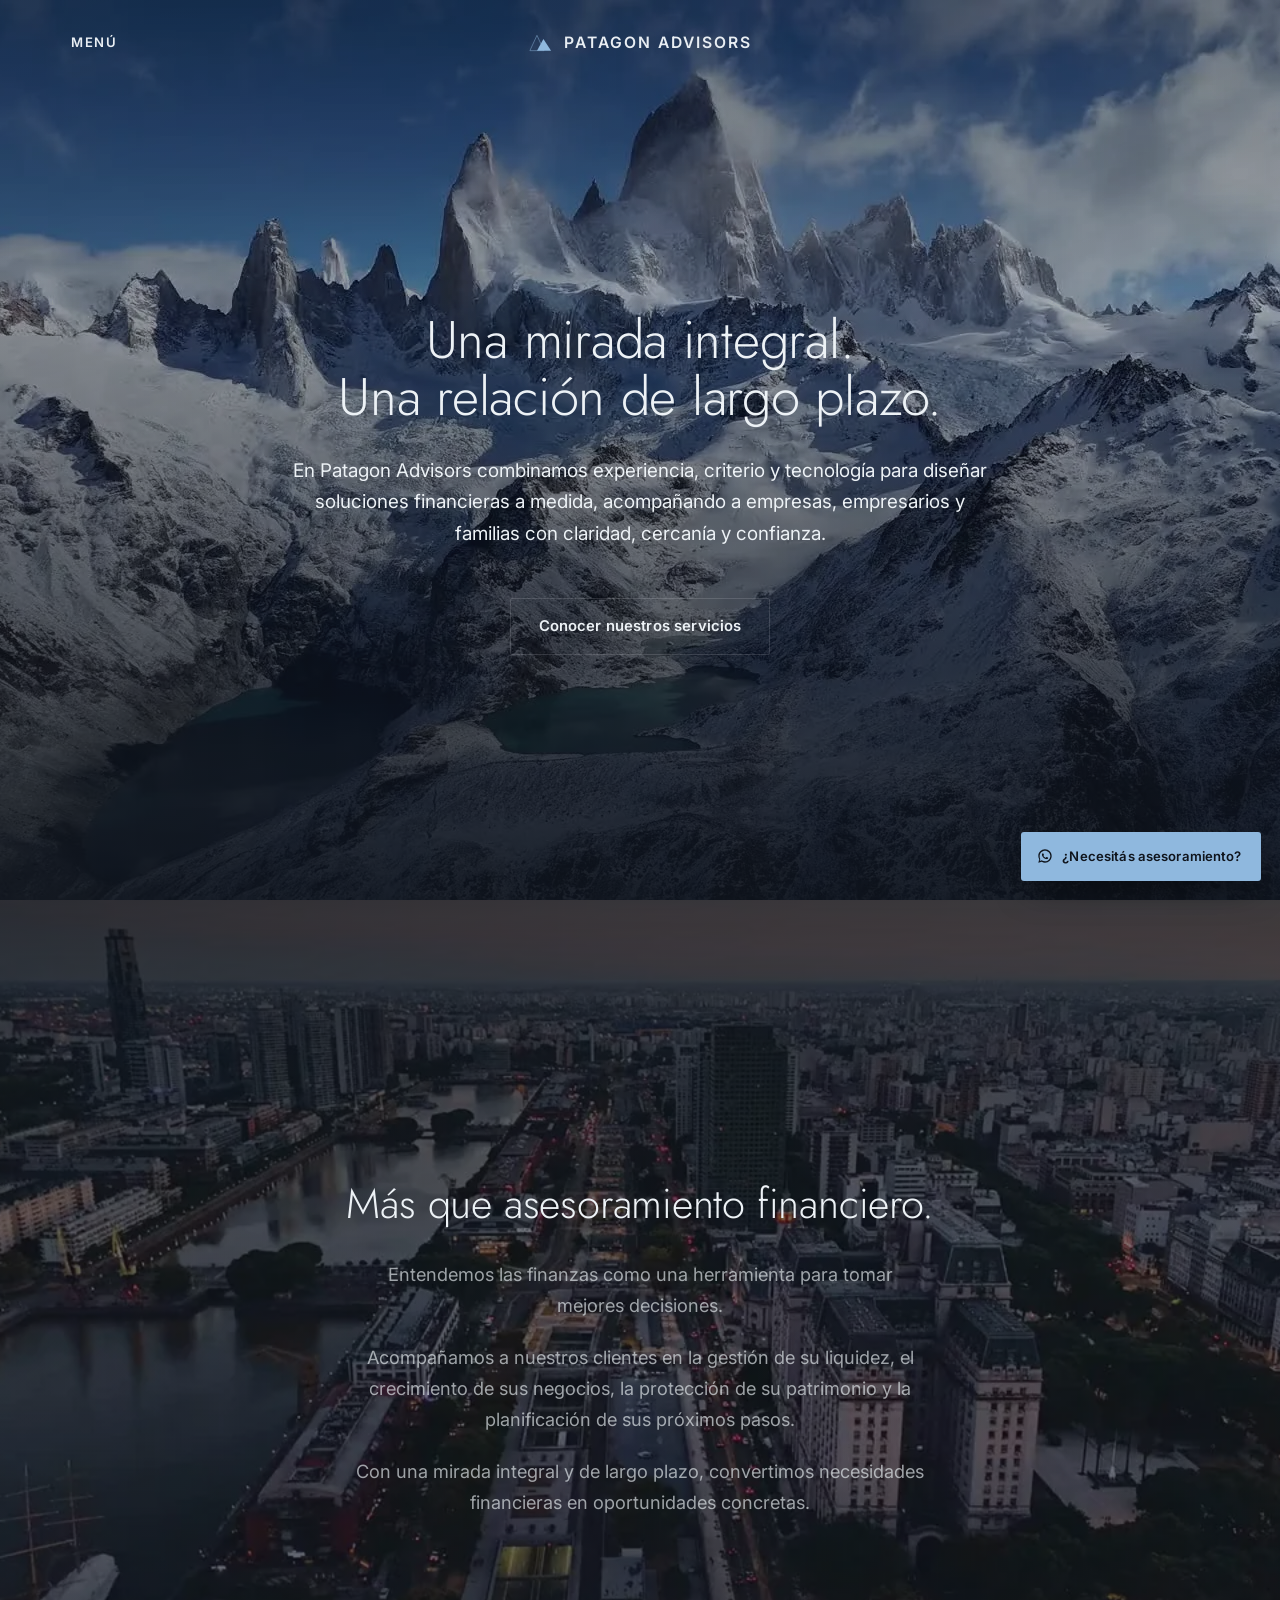
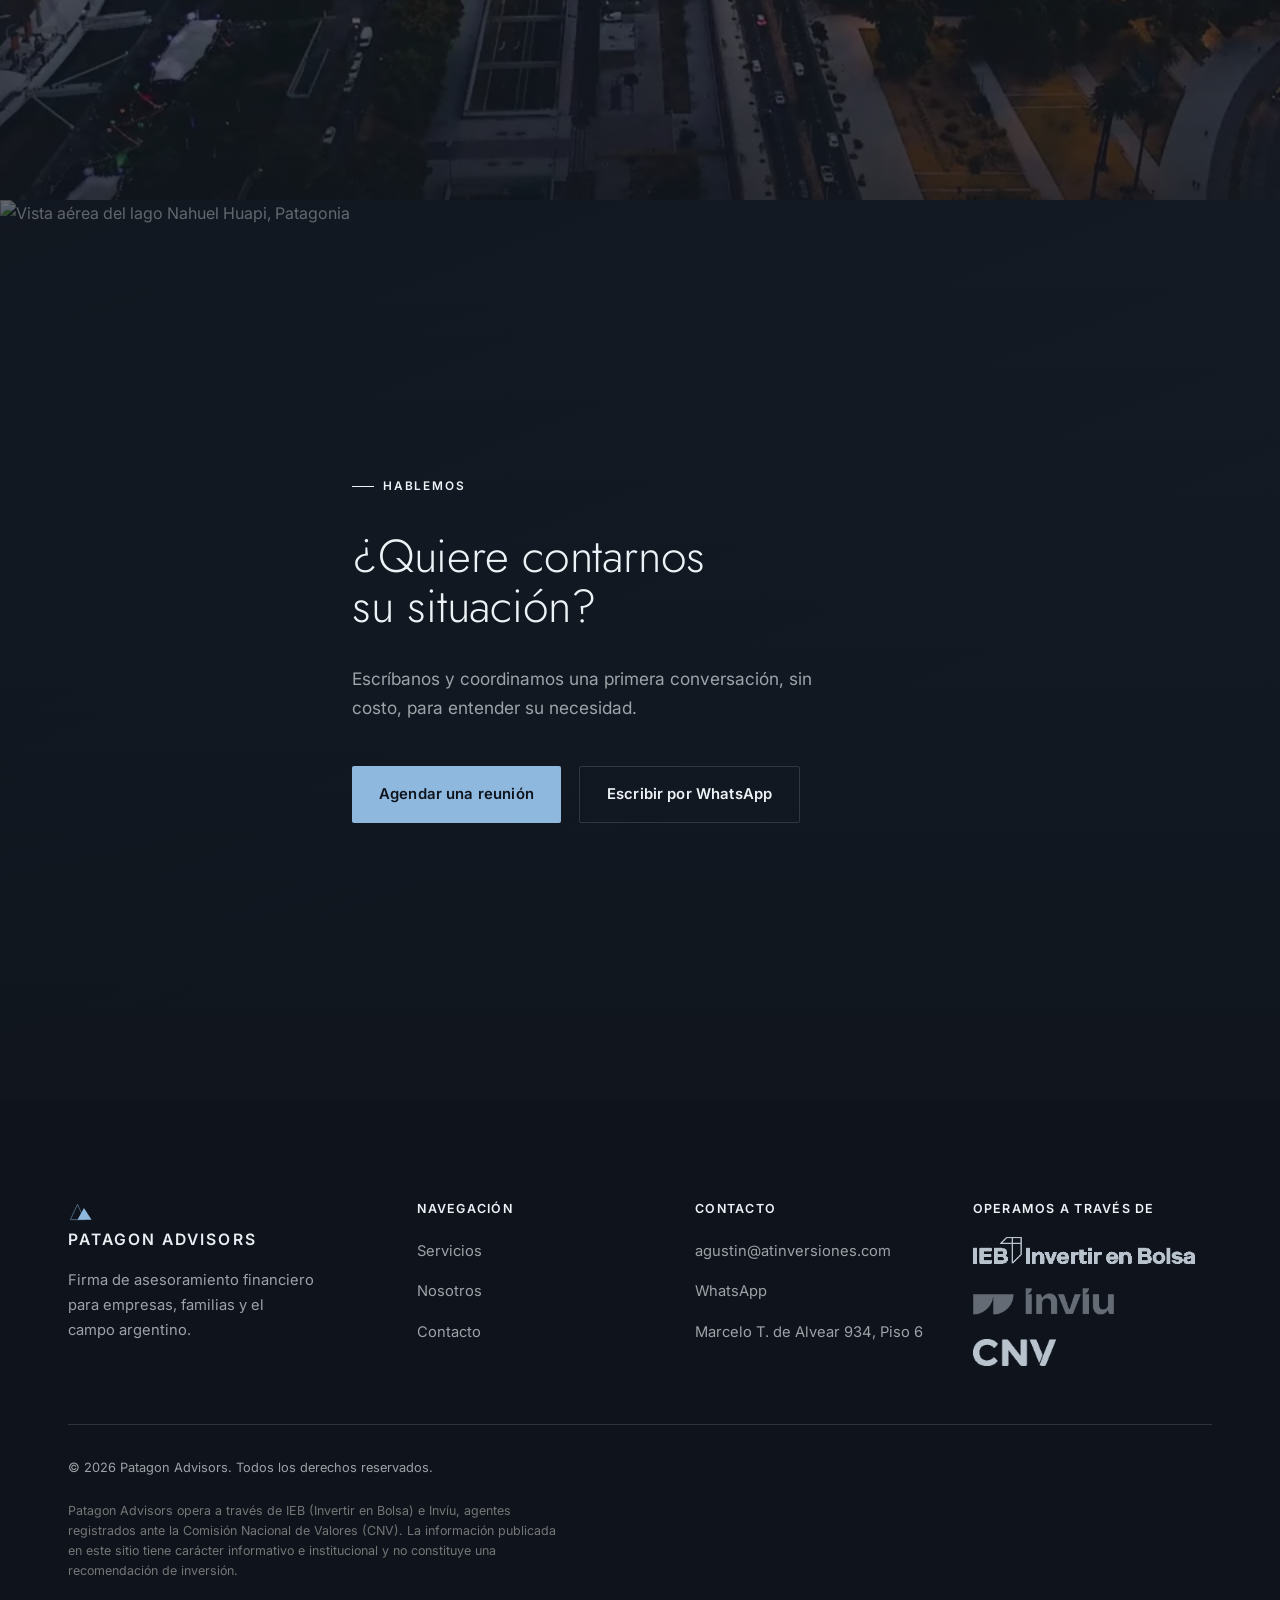
==== index.html @ 7a875fdd "Add files via upload" ====
<!doctype html>
<html lang="es">
<head>
  <meta charset="utf-8">
  <meta name="viewport" content="width=device-width, initial-scale=1">
  <title>Patagon Advisors — Asesoramiento financiero</title>
  <meta name="description" content="Patagon Advisors es una firma de asesoramiento y servicios financieros para empresas, PyMEs, familias y el sector agropecuario. Más de 15 años de trayectoria.">

  <link rel="preconnect" href="https://fonts.googleapis.com">
  <link rel="preconnect" href="https://fonts.gstatic.com" crossorigin>
  <link rel="stylesheet" href="https://fonts.googleapis.com/css2?family=Jost:wght@300;400;500;600&family=Inter:wght@300;400;500;600;700&display=swap">

  <link rel="preload" as="image" href="assets/img/hero-video-poster.webp" fetchpriority="high">
  <link rel="icon" href="data:image/svg+xml,%3Csvg xmlns='http://www.w3.org/2000/svg' viewBox='0 0 100 100'%3E%3Crect width='100' height='100' fill='%230F141C'/%3E%3Cpolygon points='20,80 42,20 64,80' fill='none' stroke='%238FB8DE' stroke-width='4' opacity='0.5'/%3E%3Cpolygon points='40,80 58,32 82,80' fill='%238FB8DE'/%3E%3C/svg%3E">
  <link rel="stylesheet" href="styles.css?v=20260828o">
</head>
<body>
  <a class="skip-link" href="#main">Saltar al contenido</a>
  <header class="nav">
    <div class="container nav-inner">
      <a class="brand" href="index.html">
        <svg class="brand-icon" width="26" height="20" viewBox="0 0 44 34" aria-hidden="true"><polygon points="4,30 16,4 28,30" fill="none" stroke="var(--accent)" stroke-width="1.6" opacity="0.5"/><polygon points="16,30 27,10 40,30" fill="var(--accent)"/></svg>
        <span class="brand-mark">Patagon Advisors</span>
      </a>
      <div class="nav-cta-group">
        <button class="nav-toggle" data-nav-toggle aria-label="Abrir menú" aria-expanded="false">Menú</button>
        <div class="nav-mobile" data-nav-mobile data-open="false" aria-hidden="true">
          <div class="nav-mobile-links" data-nav-mobile-links></div>
        </div>
      </div>
    </div>
    </header>

    <div class="nav-scrim" data-nav-scrim></div>

  <a class="float-cta" data-whatsapp-link href="#" target="_blank" rel="noopener" aria-label="Escribinos por WhatsApp">
    <svg viewBox="0 0 24 24" fill="currentColor" aria-hidden="true"><path d="M12 2C6.48 2 2 6.48 2 12c0 1.84.5 3.56 1.35 5.04L2 22l5.13-1.34A9.94 9.94 0 0012 22c5.52 0 10-4.48 10-10S17.52 2 12 2zm0 18c-1.65 0-3.2-.46-4.52-1.26l-.32-.19-3.05.8.82-2.97-.21-.31A7.94 7.94 0 014 12c0-4.41 3.59-8 8-8s8 3.59 8 8-3.59 8-8 8zm4.29-5.72c-.23-.12-1.37-.68-1.58-.75-.21-.08-.37-.12-.52.12-.15.23-.6.75-.73.9-.14.15-.27.17-.5.06-.23-.12-.98-.36-1.87-1.15-.69-.62-1.16-1.38-1.29-1.61-.14-.23-.01-.35.1-.47.11-.11.23-.27.35-.4.11-.14.15-.23.23-.39.08-.15.04-.29-.02-.4-.06-.12-.52-1.26-.72-1.72-.19-.46-.38-.4-.52-.4-.14 0-.29-.02-.44-.02-.15 0-.4.06-.61.29-.21.23-.8.79-.8 1.92 0 1.13.82 2.23.94 2.38.12.15 1.61 2.47 3.91 3.46.55.24.97.38 1.31.48.55.17 1.04.15 1.44.09.44-.06 1.37-.56 1.56-1.1.19-.54.19-1 .13-1.1-.06-.1-.21-.15-.44-.27z"/></svg>
    <span>¿Necesitás asesoramiento?</span>
  </a>

  <main id="main">
    <!-- ============================= HERO ============================= -->
    <section class="hero">
      <div class="hero-bg">
        <div class="photo" data-bg-video="assets/video/hero-loop.mp4">
          <img src="assets/img/hero-video-poster.webp" alt="Vista aérea del macizo Fitz Roy, Patagonia" fetchpriority="high" loading="eager" decoding="sync">
        </div>
      </div>
      <div class="hero-scrim" aria-hidden="true"></div>
      <div class="container hero-inner hero-inner-center">
        <h1 class="hero-title">Una mirada integral.<br>Una relación de largo plazo.</h1>
        <p class="hero-sub">En Patagon Advisors combinamos experiencia, criterio y tecnología para diseñar soluciones financieras a medida, acompañando a empresas, empresarios y familias con claridad, cercanía y confianza.</p>
        <div class="hero-actions">
          <a class="btn btn-outline on-dark" href="servicios.html">Conocer nuestros servicios</a>
        </div>
      </div>
    </section>

    <!-- ===================== MÁS QUE ASESORAMIENTO (video) ===================== -->
    <section class="video-feature" id="servicios">
      <div class="video-feature-bg">
        <div class="photo" data-bg-video="assets/video/feature-loop.mp4">
          <img src="assets/img/feature-video-poster.webp" alt="Vista aérea de Puerto Madero, Buenos Aires, al atardecer" loading="lazy">
        </div>
      </div>
      <div class="video-feature-scrim" aria-hidden="true"></div>
      <div class="container video-feature-inner" data-reveal>
        <h2>Más que asesoramiento financiero.</h2>
        <div class="video-feature-body">
          <p>Entendemos las finanzas como una herramienta para tomar mejores decisiones.</p>
          <p>Acompañamos a nuestros clientes en la gestión de su liquidez, el crecimiento de sus negocios, la protección de su patrimonio y la planificación de sus próximos pasos.</p>
          <p>Con una mirada integral y de largo plazo, convertimos necesidades financieras en oportunidades concretas.</p>
        </div>
      </div>
    </section>

    <!-- ===================== CONTACTO (cierre 1ra parte) ===================== -->
    <section class="cta-band cta-band-full cta-band-video">
      <div class="cta-band-video-bg">
        <div class="photo" data-bg-video="assets/video/cta-loop.mp4">
          <img src="assets/img/cta-video-poster.webp" alt="Vista aérea del lago Nahuel Huapi, Patagonia" loading="lazy">
        </div>
      </div>
      <div class="cta-band-video-scrim" aria-hidden="true"></div>
      <div class="container cta-band-inner" data-reveal>
        <span class="kicker on-dark">Hablemos</span>
        <h2>¿Quiere contarnos su situación?</h2>
        <p>Escríbanos y coordinamos una primera conversación, sin costo, para entender su necesidad.</p>
        <div class="cta-band-actions">
          <a class="btn btn-on-dark" href="contacto.html#agendar" data-magnetic data-magnetic-strength="0.25">Agendar una reunión</a>
          <a class="btn btn-outline on-dark" data-whatsapp-link href="#" target="_blank" rel="noopener">Escribir por WhatsApp</a>
        </div>
      </div>
    </section>

  </main>

  <footer class="footer">
    <div class="container">
      <div class="footer-top">
        <div class="footer-brand">
          <a class="brand" href="index.html">
            <svg class="brand-icon" width="26" height="20" viewBox="0 0 44 34" aria-hidden="true"><polygon points="4,30 16,4 28,30" fill="none" stroke="var(--accent)" stroke-width="1.6" opacity="0.5"/><polygon points="16,30 27,10 40,30" fill="var(--accent)"/></svg>
            <span class="brand-mark">Patagon Advisors</span>
          </a>
          <p class="footer-tagline">Firma de asesoramiento financiero para empresas, familias y el campo argentino.</p>
        </div>
        <div class="footer-col">
          <h4>Navegación</h4>
          <ul data-footer-nav></ul>
        </div>
        <div class="footer-col">
          <h4>Contacto</h4>
          <ul>
            <li><a data-email href="#"></a></li>
            <li><a data-whatsapp-link href="#" target="_blank" rel="noopener">WhatsApp</a></li>
            <li><a data-address-1 data-maps-link href="#" target="_blank" rel="noopener"></a></li>
          </ul>
        </div>
        <div class="footer-col">
          <h4>Operamos a través de</h4>
          <div class="footer-partners partner-marks">
            <span class="partner-mark"><img src="assets/img/partners/ieb.webp" alt="IEB" loading="lazy"></span>
            <span class="partner-mark"><img src="assets/img/partners/inviu.webp" alt="Invíu" loading="lazy"></span>
            <span class="partner-mark"><img src="assets/img/partners/cnv.webp" alt="CNV" loading="lazy"></span>
          </div>
        </div>
      </div>
      <div class="footer-bottom">
        <span>© <span data-year></span> Patagon Advisors. Todos los derechos reservados.</span>
      </div>
      <p class="footer-legal">Patagon Advisors opera a través de IEB (Invertir en Bolsa) e Invíu, agentes registrados ante la Comisión Nacional de Valores (CNV). La información publicada en este sitio tiene carácter informativo e institucional y no constituye una recomendación de inversión.</p>
    </div>
  </footer>

  <script defer src="lib/gsap.min.js"></script>
  <script defer src="lib/ScrollTrigger.min.js"></script>
  <script defer src="lib/manifest.js"></script>
  <script defer src="main.js?v=20260828o"></script>
</body>
</html>
---- styles.css ----
/* =============================================================
   Patagon Advisors — styles.css
   Single sectioned stylesheet. See 01-stack-and-conventions.md §6.
   ============================================================= */

/* =============================================================
   1. Tokens
   ============================================================= */
@property --mesh-angle { syntax: "<angle>"; inherits: false; initial-value: 0deg; }

:root {
  /* palette — Patagon Advisors brand: deep navy + powder-blue accent. Dark throughout, never pure black. */
  --bg:        #141B26;
  --bg-2:      #1B2430;
  --paper:     #1E2833;
  --ink:       #E9EEF3;
  --ink-soft:  #C7D2DC;
  --ink-mute:  #8B96A5;
  --accent:    #8FB8DE;   /* powder blue — brand accent */
  --accent-dim: rgba(143,184,222,0.14);
  --accent-2:  #34597E;   /* deeper steel blue — secondary */
  --line:      rgba(233,238,243,0.14);
  --line-soft: rgba(233,238,243,0.07);

  --dark-bg:   #0F141C;
  --dark-bg-2: #171F29;
  --cream:     #EDF2F6;
  --cream-mute: rgba(237,242,246,0.64);
  --dark-line: rgba(237,242,246,0.14);

  --serif: "Jost", "Century Gothic", Futura, var(--sans);
  --sans:  "Inter", -apple-system, BlinkMacSystemFont, "Segoe UI", system-ui, sans-serif;

  --ease-out:  cubic-bezier(0.16, 1, 0.3, 1);
  --ease-in:   cubic-bezier(0.7, 0, 0.84, 0);
  --ease-soft: cubic-bezier(0.25, 0.46, 0.45, 0.94);

  --nav-h: 86px;
  --container: 1240px;
}

/* =============================================================
   2. Reset & base
   ============================================================= */
*, *::before, *::after { box-sizing: border-box; margin: 0; }
html {
  -webkit-text-size-adjust: 100%;
  tab-size: 2;
  scroll-behavior: smooth;
  scroll-padding-top: var(--nav-h);
}
@media (prefers-reduced-motion: reduce) { html { scroll-behavior: auto; } }

body {
  font-family: var(--sans);
  font-size: 16px;
  line-height: 1.68;
  color: var(--ink-soft);
  background: var(--bg);
  -webkit-font-smoothing: antialiased;
  -moz-osx-font-smoothing: grayscale;
  text-rendering: optimizeLegibility;
  overflow-x: clip;
  overscroll-behavior-y: none;
}

img, svg, video { display: block; max-width: 100%; }
img { height: auto; }
button { font: inherit; color: inherit; cursor: pointer; border: 0; background: none; }
a { color: inherit; text-decoration: none; }
p { text-wrap: pretty; }
h1, h2, h3, h4 { text-wrap: balance; line-height: 1.08; letter-spacing: -0.01em; font-weight: 500; }
ul { list-style: none; padding: 0; }
::selection { background: var(--accent); color: var(--dark-bg); }

:focus-visible {
  outline: 2px solid var(--accent);
  outline-offset: 3px;
  border-radius: 2px;
}

/* =============================================================
   3. Utilities
   ============================================================= */
.container { width: 100%; max-width: var(--container); margin-inline: auto; padding-inline: 1.5rem; }
@media (min-width: 720px)  { .container { padding-inline: 2.5rem; } }
@media (min-width: 1280px) { .container { padding-inline: 3rem; } }

.sr-only {
  position: absolute; width: 1px; height: 1px; padding: 0; margin: -1px;
  overflow: hidden; clip: rect(0,0,0,0); white-space: nowrap; border: 0;
}

.skip-link {
  position: fixed; top: -100px; left: 1rem; z-index: 9999;
  padding: .7rem 1.1rem; background: var(--accent); color: var(--dark-bg);
  border-radius: 3px; font-weight: 600; font-size: .9rem;
  transition: top .3s var(--ease-out);
}
.skip-link:focus { top: 1rem; }

.kicker {
  display: inline-flex; align-items: center; gap: .55rem;
  font-size: .74rem; font-weight: 600; letter-spacing: .16em; text-transform: uppercase;
  color: var(--accent);
}
.kicker::before {
  content: ""; width: 22px; height: 1px; background: var(--accent);
}
.kicker.on-dark { color: var(--cream); }
.kicker.on-dark::before { background: var(--cream); }

.eyebrow-line { color: var(--ink-mute); font-size: .95rem; }

section { position: relative; }
.section-pad { padding-block: clamp(5.5rem, 11vw, 10rem); }
.section-pad-sm { padding-block: clamp(4rem, 7vw, 6.5rem); }

.section-head {
  max-width: 46rem;
  margin-bottom: clamp(3.2rem, 6vw, 5rem);
}
.section-head h2 { margin-top: 1.2rem; }
.section-head p { margin-top: 1.3rem; color: var(--ink-mute); font-size: 1.08rem; max-width: 42ch; }

.divider { height: 1px; background: var(--line); border: 0; }

/* =============================================================
   4. Typography
   ============================================================= */
h1 { font-family: var(--serif); font-weight: 300; font-size: clamp(2.6rem, 6vw, 4.4rem); letter-spacing: -0.005em; }
h2 { font-family: var(--serif); font-weight: 300; font-size: clamp(1.9rem, 4vw, 2.9rem); letter-spacing: -0.005em; }
h3 { font-family: var(--serif); font-weight: 400; font-size: clamp(1.4rem, 2.4vw, 1.7rem); }
h4 { font-family: var(--sans); font-size: 1.05rem; font-weight: 600; letter-spacing: -0.005em; }
em, .italic { font-style: normal; color: var(--accent); }

.lede { font-size: clamp(1.1rem, 1.6vw, 1.3rem); color: var(--ink-mute); line-height: 1.68; font-weight: 300; }

.num-mark {
  font-family: var(--sans); font-weight: 600; color: var(--accent);
  font-size: .95rem; letter-spacing: .02em;
}

/* =============================================================
   5. Components
   ============================================================= */

/* Buttons */
.btn {
  display: inline-flex; align-items: center; justify-content: center; gap: .55rem;
  padding: .95rem 1.7rem; font-size: .93rem; font-weight: 600; letter-spacing: .01em;
  border-radius: 2px; white-space: nowrap;
  transition: transform .5s var(--ease-soft), box-shadow .5s var(--ease-soft), background-color .35s var(--ease-out), color .35s var(--ease-out), border-color .35s var(--ease-out);
}
.btn-primary {
  background: var(--accent); color: var(--dark-bg);
  box-shadow: 0 1px 0 rgba(0,0,0,0.1);
}
.btn-primary:hover { transform: translateY(-3px); box-shadow: 0 18px 34px -14px rgba(143,184,222,0.4); }
.btn-primary:active { transform: translateY(-1px); }
.btn-on-dark { background: var(--accent); color: var(--dark-bg); }
.btn-on-dark:hover { transform: translateY(-3px); box-shadow: 0 18px 34px -14px rgba(143,184,222,0.4); }

.btn-outline {
  border: 1px solid var(--line); color: var(--ink); background: transparent;
}
.btn-outline:hover { border-color: var(--accent); background: var(--accent-dim); color: var(--accent); }
.btn-outline.on-dark { border-color: var(--dark-line); color: var(--cream); }
.btn-outline.on-dark:hover { border-color: var(--accent); background: var(--accent-dim); color: var(--accent); }

.btn-text {
  display: inline-flex; align-items: center; gap: .5rem;
  font-weight: 600; font-size: .93rem; position: relative; padding-bottom: .2rem;
}
.btn-text::after {
  content: ""; position: absolute; left: 0; right: 0; bottom: 0;
  height: 1px; background: currentColor;
  transform: scaleX(1); transform-origin: left;
}
.btn-text .arrow { transition: transform .45s var(--ease-out); }
.btn-text:hover .arrow { transform: translateX(5px); }

/* Magnetic wrapper (JS adds .has-magnetic + injects .magnetic-inner) */
.has-magnetic { display: inline-flex; position: relative; isolation: isolate; }
.magnetic-inner { display: inline-flex; align-items: center; justify-content: center; gap: inherit; will-change: transform; transition: transform .8s var(--ease-soft); }

/* Credential / partner marks — real partner logos, recolored to a light monochrome
   silhouette (assets/img/partners/*.webp) so they sit consistently on the dark theme. */
.partner-marks { display: flex; flex-wrap: wrap; align-items: center; gap: 1.5rem 2.2rem; }
.partner-mark { display: inline-flex; align-items: center; height: 1.7rem; opacity: .92; }
.partner-mark img { height: 100%; width: auto; display: block; }
.partner-mark.is-text {
  height: 2.2rem; padding-inline: .9rem; border: 1px solid var(--line); border-radius: 2px;
  font-family: var(--sans); font-weight: 700; font-size: .8rem; letter-spacing: .06em;
  color: var(--ink-soft); opacity: 1;
}
.partner-mark .reg { font-weight: 400; opacity: .7; margin-left: .35rem; font-size: .74rem; }

/* Photo treatment — unifies stock photography color-cast across the site */
.photo { position: relative; overflow: hidden; background: var(--bg-2); }
.photo img, .photo video {
  width: 100%; height: 100%; object-fit: cover;
  filter: grayscale(.14) saturate(1.04) contrast(1.02);
  transition: transform 1.1s var(--ease-soft), filter .6s var(--ease-out);
}
.photo video { position: absolute; inset: 0; }
.photo::after {
  content: ""; position: absolute; inset: 0; pointer-events: none;
  background: linear-gradient(160deg, rgba(15,20,28,0.28), rgba(143,184,222,0.08) 60%, transparent 100%);
  mix-blend-mode: multiply;
}
.photo.is-hoverable:hover img { transform: scale(1.045); filter: grayscale(.04) saturate(1.08) contrast(1.03); }

/* Cards (used sparingly — differentiators, team) */
.card {
  background: var(--paper); border: 1px solid var(--line); border-radius: 3px;
}

/* Forms */
.field { position: relative; }
.field input, .field textarea, .field select {
  width: 100%; padding: 1.35rem 1rem .55rem; border: 1px solid var(--line); border-radius: 2px;
  background: var(--paper); color: var(--ink); font-family: var(--sans); font-size: 1rem;
  transition: border-color .3s var(--ease-out);
}
.field textarea { min-height: 9.5rem; resize: vertical; }
.field input:focus, .field textarea:focus, .field select:focus { border-color: var(--accent); outline: none; }
.field label {
  position: absolute; left: 1rem; top: 1.05rem; pointer-events: none;
  color: var(--ink-mute); font-size: .98rem; transition: all .25s var(--ease-out);
}
.field input:focus + label, .field input:not(:placeholder-shown) + label,
.field textarea:focus + label, .field textarea:not(:placeholder-shown) + label,
.field.has-value label {
  top: .45rem; font-size: .68rem; letter-spacing: .1em; text-transform: uppercase; color: var(--accent);
}
.field select { appearance: none; padding-top: 1rem; padding-bottom: 1rem; }
.field-select-label { display: block; font-size: .68rem; letter-spacing: .1em; text-transform: uppercase; color: var(--ink-mute); margin-bottom: .5rem; }
.field-row { display: grid; gap: 1.2rem; }
@media (min-width: 640px) { .field-row.cols-2 { grid-template-columns: 1fr 1fr; } }
.form-note { font-size: .82rem; color: var(--ink-mute); margin-top: .6rem; }
.hp-field { position: absolute; left: -9999px; width: 1px; height: 1px; overflow: hidden; }

.form-submit-row { display: flex; align-items: center; gap: 1.1rem; margin-top: .6rem; }
.form-status { font-size: .88rem; color: var(--ink-mute); min-height: 1.2em; }
.form-status.is-error { color: #8a3324; }
.form-status.is-ok { color: var(--accent-2); }

/* =============================================================
   6. Navigation
   ============================================================= */
.nav {
  position: fixed; top: 0; inset-inline: 0; z-index: 200; height: var(--nav-h);
  display: flex; align-items: center;
  transition: background-color .4s var(--ease-out), box-shadow .4s var(--ease-out), border-color .4s var(--ease-out);
  border-bottom: 1px solid transparent;
}
.nav.is-scrolled {
  background: rgba(15,20,28,0.86);
  backdrop-filter: blur(14px) saturate(140%);
  -webkit-backdrop-filter: blur(14px) saturate(140%);
  border-bottom-color: var(--line);
}
.nav-inner { position: relative; display: flex; align-items: center; justify-content: flex-start; width: 100%; }
.brand {
  display: inline-flex; align-items: center; gap: .65rem; line-height: 1;
}
.nav-inner > .brand {
  position: absolute; left: 50%; top: 50%; transform: translate(-50%, -50%);
}
.brand-icon { flex-shrink: 0; display: block; }
.brand-mark {
  font-family: var(--sans); font-size: .98rem; font-weight: 600;
  letter-spacing: .13em; text-transform: uppercase; color: var(--ink);
}
.brand-sub { font-family: var(--sans); font-size: .58rem; letter-spacing: .22em; text-transform: uppercase; color: var(--ink-mute); margin-top: .35rem; font-weight: 600; }
.footer-brand .brand { align-items: flex-start; flex-direction: column; gap: 0; }
.footer-brand .brand-icon { margin-bottom: .6rem; }

.nav-cta-group { position: relative; display: flex; align-items: center; gap: 1.1rem; }

.nav-toggle {
  display: inline-flex; height: 40px; align-items: center; justify-content: center;
  position: relative; padding-inline: .2rem;
  font-family: var(--sans); font-size: .82rem; font-weight: 600; letter-spacing: .12em;
  text-transform: uppercase; color: var(--ink);
  transition: opacity .25s var(--ease-out);
}
.nav-toggle:hover { opacity: .7; }

.nav-scrim {
  position: fixed; inset: 0; z-index: 189; background: transparent;
  pointer-events: none;
}
.nav-scrim[data-open="true"] { pointer-events: auto; }

.nav-mobile {
  position: absolute; top: 100%; left: 0; z-index: 190;
  margin-top: .5rem;
  width: min(200px, 68vw);
  background: transparent; color: var(--cream);
  display: flex; flex-direction: column; align-items: flex-start;
  transform: translateY(-8px);
  transform-origin: top left;
  opacity: 0;
  pointer-events: none;
  transition: transform .35s var(--ease-soft), opacity .3s var(--ease-out);
}
.nav-mobile[data-open="true"] { transform: translateY(0); opacity: 1; pointer-events: auto; }
.nav-mobile-links { display: flex; flex-direction: column; align-items: flex-start; gap: .9rem; }
.nav-mobile-links a {
  font-family: var(--sans); font-weight: 600; font-size: .78rem; letter-spacing: .12em; text-transform: uppercase;
  color: var(--cream); padding: .1rem 0;
  transition: color .25s var(--ease-out);
}
.nav-mobile-links a:hover, .nav-mobile-links a.is-active { color: var(--accent); }

/* =============================================================
   7. Hero
   ============================================================= */
.hero {
  position: relative; min-height: 100svh; display: flex; align-items: center;
  padding-top: calc(var(--nav-h) + 2rem); padding-bottom: clamp(2rem, 4vw, 3.5rem);
  overflow: clip;
}
.hero-bg { position: absolute; inset: 0; z-index: 0; }
.hero-bg .photo { width: 100%; height: 100%; }
.hero-bg .photo img { animation: ambientZoom 32s ease-in-out infinite; }
@keyframes ambientZoom {
  0%, 100% { transform: scale(1.04); }
  50%      { transform: scale(1.11); }
}
.hero-scrim {
  position: absolute; inset: 0; z-index: 1;
  background: linear-gradient(0deg, rgba(15,20,28,0.9) 0%, rgba(15,20,28,0.58) 42%, rgba(15,20,28,0.3) 68%, rgba(15,20,28,0.44) 100%);
}
.hero-inner { position: relative; z-index: 2; width: 100%; color: var(--cream); }
.hero-eyebrow { margin-bottom: 1.8rem; }
.hero-title { max-width: 31ch; font-size: clamp(2.1rem, 4.4vw, 3.3rem); }
.hero-title em { color: var(--cream); }
.hero-sub { margin-top: 1.8rem; max-width: 58ch; font-size: clamp(1.02rem, 1.6vw, 1.18rem); color: var(--cream); }
.hero-actions { margin-top: 3rem; display: flex; flex-wrap: wrap; gap: 1.1rem; }
.hero-credentials {
  margin-top: clamp(3.5rem, 7vw, 5.5rem); padding-top: 2rem; border-top: 1px solid var(--dark-line);
  display: flex; flex-wrap: wrap; gap: clamp(2rem, 4vw, 3.8rem);
}
.hero-cred-item { display: flex; flex-direction: column; gap: .5rem; }
.hero-cred-num { font-family: var(--serif);  font-size: clamp(1.7rem, 3vw, 2.2rem); color: var(--cream); }
.hero-cred-label { font-size: .74rem; letter-spacing: .09em; text-transform: uppercase; color: var(--cream-mute); max-width: 18ch; }
.hero-cred-logos { display: flex; align-items: center; gap: 1.1rem; height: 1.6rem; }
.hero-cred-logos img { height: 100%; width: auto; display: block; }

/* Centered hero variant */
.hero-inner-center {
  display: flex; flex-direction: column; align-items: center; text-align: center;
}
.hero-inner-center .hero-title,
.hero-inner-center .hero-sub { margin-inline: auto; }
.hero-inner-center .hero-credentials { justify-content: center; }
.hero-inner-center .hero-cred-item { align-items: center; }

/* Page hero (interior pages — shorter than home hero) */
.page-hero {
  position: relative; min-height: 100svh; display: flex; align-items: flex-end;
  padding-top: calc(var(--nav-h) + 3rem); padding-bottom: clamp(4.5rem, 9vw, 7rem);
  overflow: clip; color: var(--cream);
}
.page-hero .hero-bg, .page-hero .hero-scrim { position: absolute; inset: 0; }
.page-hero .hero-inner { position: relative; z-index: 2; }
.page-hero h1 { max-width: 20ch; }
.page-hero .lede { color: var(--cream-mute); max-width: 48ch; margin-top: 1.5rem; }

/* =============================================================
   8. Numbered solutions index (signature component)
   ============================================================= */
.solutions-index { border-top: 1px solid var(--line); }
.solution-row {
  display: grid; grid-template-columns: auto 1fr; gap: 1.2rem 1.6rem;
  padding-block: 2.6rem; border-bottom: 1px solid var(--line);
  cursor: pointer; position: relative;
}
@media (min-width: 720px) {
  .solution-row { grid-template-columns: 4.5rem 1fr auto; align-items: start; gap: 1.6rem 2rem; }
}
.solution-row .num-mark { font-size: 1.5rem; padding-top: .15rem; }
.solution-row-main { min-width: 0; }
.solution-row h3 {
  transition: color .4s var(--ease-out), transform .5s var(--ease-soft);
}
.solution-row:hover h3, .solution-row.is-open h3 { color: var(--accent-2); }
.solution-row-summary {
  color: var(--ink-mute); margin-top: .75rem; max-width: 56ch; font-size: 1rem;
}
.solution-row-detail {
  grid-column: 1 / -1;
  display: grid; grid-template-rows: 0fr; opacity: 0;
  transition: grid-template-rows .55s var(--ease-soft), opacity .45s var(--ease-out);
}
.solution-row.is-open .solution-row-detail { grid-template-rows: 1fr; opacity: 1; }
.solution-row-detail-inner { overflow: hidden; }
.solution-row-detail-body {
  padding-top: 1.3rem; padding-left: 0; max-width: 56ch; color: var(--ink-mute);
}
@media (min-width: 720px) { .solution-row-detail-body { padding-left: calc(4.5rem + 2rem); } }
.solution-row-detail ul { margin-top: 1rem; display: flex; flex-direction: column; gap: .5rem; }
.solution-row-detail li { position: relative; padding-left: 1.2rem; font-size: .96rem; color: var(--ink-soft); }
.solution-row-detail li::before {
  content: ""; position: absolute; left: 0; top: .55em; width: 6px; height: 1px; background: var(--accent);
}
.solution-row-toggle {
  display: none;
  align-items: center; justify-content: center; width: 2.1rem; height: 2.1rem;
  border: 1px solid var(--line); border-radius: 50%; flex-shrink: 0; margin-top: .1rem;
  transition: transform .5s var(--ease-soft), border-color .3s var(--ease-out), background .3s var(--ease-out);
}
@media (min-width: 720px) { .solution-row-toggle { display: inline-flex; } }
.solution-row.is-open .solution-row-toggle { transform: rotate(45deg); border-color: var(--accent); background: var(--accent-dim); }
.solution-row-toggle svg { width: 13px; height: 13px; }

/* Solutions detail spread (soluciones.html) */
.solution-spread {
  display: grid; gap: 2.6rem; padding-block: clamp(5.5rem, 10vw, 9rem);
  border-top: 1px solid var(--line);
}
@media (min-width: 900px) {
  .solution-spread { grid-template-columns: 1fr 1fr; gap: 5.5rem; align-items: center; }
  .solution-spread.is-reversed .solution-spread-figure { order: 2; }
}
.solution-spread-figure .photo { aspect-ratio: 4 / 3.1; border-radius: 3px; }
.solution-spread-num { font-family: var(--serif);  font-size: 3.2rem; color: var(--accent); line-height: 1; }
.solution-spread-body h2 { margin-top: 1.3rem; }
.solution-spread-body .lede { margin-top: 1.4rem; }
.solution-spread-body ul { margin-top: 2rem; display: flex; flex-direction: column; gap: .9rem; }
.solution-spread-body li { position: relative; padding-left: 1.3rem; }
.solution-spread-body li::before { content: ""; position: absolute; left: 0; top: .6em; width: 7px; height: 1px; background: var(--accent); }

/* =============================================================
   9. Differentiators — numbered reasons list (static, no accordion)
   ============================================================= */
.diff-grid { display: grid; gap: 1px; background: var(--line); border: 1px solid var(--line); }
@media (min-width: 860px) { .diff-grid { grid-template-columns: 1fr 1fr; } }
.diff-item { background: var(--paper); padding: clamp(2.6rem, 5vw, 4rem); }
.diff-item .kicker { margin-bottom: 1.4rem; }
.diff-item p { margin-top: 1.2rem; color: var(--ink-mute); }

.reasons-list { border-top: 1px solid var(--line); }
.reason-row {
  display: grid; grid-template-columns: auto 1fr; gap: .8rem 1.6rem;
  padding-block: 2.5rem; border-bottom: 1px solid var(--line);
}
@media (min-width: 720px) {
  .reason-row { grid-template-columns: 3.5rem 15rem 1fr; align-items: baseline; gap: 1.6rem 2.4rem; }
}
.reason-row .num-mark { padding-top: .1rem; }
.reason-row h3 { font-size: 1.15rem; }
.reason-row p { grid-column: 2 / -1; color: var(--ink-mute); margin-top: .5rem; max-width: 56ch; }
@media (min-width: 720px) { .reason-row p { grid-column: 3; margin-top: 0; } }

/* =============================================================
   10. Marquee (sector ticker)
   ============================================================= */
.marquee-section { padding-block: clamp(2.6rem, 5vw, 3.6rem); background: var(--bg-2); border-block: 1px solid var(--line); }
.marquee { overflow: hidden; position: relative; }
.marquee::before, .marquee::after {
  content: ""; position: absolute; top: 0; bottom: 0; width: 90px; z-index: 2; pointer-events: none;
}
.marquee::before { left: 0;  background: linear-gradient(90deg, var(--bg-2), transparent); }
.marquee::after  { right: 0; background: linear-gradient(270deg, var(--bg-2), transparent); }
.marquee-track { display: inline-flex; gap: 3.5rem; white-space: nowrap; will-change: transform; }
.marquee-track span {
  font-family: var(--serif);  font-size: clamp(1.3rem, 2.6vw, 1.9rem);
  color: var(--ink-mute); display: inline-flex; align-items: center; gap: 3.5rem;
}
.marquee-track span::after { content: "·"; color: var(--accent); font-style: normal; }

/* =============================================================
   11. Stats / credential strip with count-up
   ============================================================= */
.stat-strip { display: grid; gap: 2.8rem; grid-template-columns: repeat(2, 1fr); }
@media (min-width: 720px) { .stat-strip { grid-template-columns: repeat(4, 1fr); } }
.stat-item { border-top: 1px solid var(--line); padding-top: 1.3rem; }
.stat-item.on-dark { border-top-color: var(--dark-line); }
.stat-value { font-family: var(--serif);  font-size: clamp(2.2rem, 4.2vw, 3rem); color: var(--accent); line-height: 1; }
.stat-label { margin-top: .7rem; font-size: .82rem; color: var(--ink-mute); letter-spacing: .02em; }
.stat-item.on-dark .stat-label { color: var(--cream-mute); }

/* =============================================================
   12. About teaser / method
   ============================================================= */
.about-teaser { display: grid; gap: 3rem; }
@media (min-width: 960px) { .about-teaser { grid-template-columns: .9fr 1.1fr; gap: 5.5rem; align-items: center; } }
.about-teaser-figure .photo { aspect-ratio: 4/3.3; border-radius: 3px; }
.about-teaser-body p { margin-top: 1.4rem; color: var(--ink-mute); max-width: 52ch; }
.about-teaser-body .btn-text { margin-top: 2.2rem; }

.method-block { max-width: 60ch; }
.method-block p + p { margin-top: 1.4rem; }

/* =============================================================
   12.5 Full-bleed video feature
   ============================================================= */
.video-feature {
  position: relative; min-height: 100svh; display: flex; align-items: center; justify-content: center;
  overflow: clip; color: var(--cream); text-align: center;
}
.video-feature-bg { position: absolute; inset: 0; z-index: 0; }
.video-feature-bg .photo { width: 100%; height: 100%; }
.video-feature-scrim {
  position: absolute; inset: 0; z-index: 1;
  background: linear-gradient(180deg, rgba(15,20,28,0.78) 0%, rgba(15,20,28,0.5) 38%, rgba(15,20,28,0.5) 62%, rgba(15,20,28,0.82) 100%);
}
.video-feature-inner {
  position: relative; z-index: 2; max-width: 44rem; margin-inline: auto;
  padding-block: clamp(4rem, 8vw, 6rem);
}
.video-feature-inner h2 { color: var(--cream); font-size: clamp(1.9rem, 3.6vw, 2.6rem); }
.video-feature-body { margin-top: 2rem; display: flex; flex-direction: column; gap: 1.3rem; }
.video-feature-body p { font-size: clamp(1.03rem, 1.5vw, 1.14rem); color: var(--cream-mute); line-height: 1.7; }

/* =============================================================
   13. CTA band (dark)
   ============================================================= */
.cta-band {
  background: var(--dark-bg); color: var(--cream); position: relative; overflow: clip;
  padding-block: clamp(6rem, 11vw, 9.5rem);
}
.cta-band::before {
  content: ""; position: absolute; inset: -20% -10% -10% -10%; z-index: 0;
  background: radial-gradient(45% 55% at 78% 20%, rgba(143,184,222,0.2), transparent 65%),
              radial-gradient(40% 45% at 10% 90%, rgba(52,89,126,0.55), transparent 65%);
  filter: blur(70px);
  pointer-events: none;
}
.cta-band-inner { position: relative; z-index: 1; display: flex; flex-direction: column; align-items: flex-start; gap: 2.1rem; max-width: 42rem; }
.cta-band-full { min-height: 100svh; display: flex; align-items: center; padding-block: clamp(6rem, 11vw, 9.5rem); }
.cta-band-video::before { display: none; }
.cta-band-video-bg { position: absolute; inset: 0; z-index: 0; }
.cta-band-video-bg .photo { width: 100%; height: 100%; }
.cta-band-video-scrim {
  position: absolute; inset: 0; z-index: 1;
  background: linear-gradient(0deg, rgba(15,20,28,0.92) 0%, rgba(15,20,28,0.72) 45%, rgba(15,20,28,0.5) 100%);
}
.cta-band-video .cta-band-inner { position: relative; z-index: 2; }
.cta-band h2 { color: var(--cream); }
.cta-band p { color: var(--cream-mute); font-size: 1.08rem; max-width: 46ch; }
.cta-band-actions { display: flex; flex-wrap: wrap; gap: 1.1rem; margin-top: .6rem; }

/* =============================================================
   14. Team
   ============================================================= */
.team-grid { display: grid; gap: 1.8rem; }
@media (min-width: 720px) { .team-grid { grid-template-columns: repeat(3, 1fr); } }
.team-card { background: var(--dark-bg); color: var(--cream); border-radius: 3px; overflow: hidden; }
.team-photo { position: relative; aspect-ratio: 4/4.4; background: var(--dark-bg-2); }
.team-photo img { width: 100%; height: 100%; object-fit: cover; filter: grayscale(1) contrast(1.05); }
.team-photo-fallback {
  position: absolute; inset: 0; display: flex; align-items: center; justify-content: center;
  font-family: var(--serif);  font-size: 3.4rem; color: var(--dark-line);
  background: linear-gradient(160deg, var(--dark-bg-2), var(--dark-bg));
}
.team-body { padding: 1.8rem 1.8rem 2rem; }
.team-name { font-family: var(--serif); font-size: 1.3rem; }
.team-role { margin-top: .45rem; font-size: .74rem; letter-spacing: .1em; text-transform: uppercase; color: var(--accent); }
.team-credentials { margin-top: 1.2rem; display: flex; flex-direction: column; gap: .55rem; }
.team-credentials li { font-size: .84rem; color: var(--cream-mute); line-height: 1.55; }

/* =============================================================
   15. Contact page
   ============================================================= */
.contact-grid { display: grid; gap: 3.5rem; }
@media (min-width: 960px) { .contact-grid { grid-template-columns: 1fr 1.05fr; gap: 6rem; } }
.contact-info-list { display: flex; flex-direction: column; gap: 2.2rem; margin-top: 2.4rem; }
.contact-info-item { display: flex; flex-direction: column; gap: .5rem; padding-top: 1.4rem; border-top: 1px solid var(--line); }
.contact-info-label { font-size: .72rem; letter-spacing: .1em; text-transform: uppercase; color: var(--ink-mute); }
.contact-info-value { font-size: 1.08rem; }
.contact-info-value a { border-bottom: 1px solid var(--line); transition: border-color .3s var(--ease-out), color .3s var(--ease-out); }
.contact-info-value a:hover { border-color: var(--accent); color: var(--accent-2); }
.whatsapp-cta { margin-top: 2.6rem; }

/* =============================================================
   16. Footer
   ============================================================= */
.footer { background: var(--dark-bg); color: var(--cream-mute); padding-block: clamp(4.5rem, 8vw, 7rem) 2.2rem; }
.footer-top { display: grid; gap: 3.2rem; padding-bottom: 3.6rem; border-bottom: 1px solid var(--dark-line); }
@media (min-width: 860px) { .footer-top { grid-template-columns: 1.3fr 1fr 1fr 1fr; gap: 2.4rem; } }
.footer-brand .brand { color: var(--cream); }
.footer-brand .brand-sub { color: var(--cream-mute); }
.footer-tagline { margin-top: 1.3rem; max-width: 30ch; font-size: .92rem; }
.footer-col h4 { color: var(--cream); font-size: .78rem; letter-spacing: .1em; text-transform: uppercase; font-weight: 600; }
.footer-col ul { margin-top: 1.3rem; display: flex; flex-direction: column; gap: .85rem; }
.footer-col a { font-size: .92rem; transition: color .3s var(--ease-out); }
.footer-col a:hover { color: var(--cream); }
.footer-partners { margin-top: 1.3rem; }
.footer-bottom {
  padding-top: 2rem; display: flex; flex-wrap: wrap; gap: 1rem;
  align-items: center; justify-content: space-between; font-size: .8rem; color: var(--cream-mute);
}
.footer-legal { max-width: 62ch; font-size: .78rem; line-height: 1.6; color: rgba(242,238,229,0.45); margin-top: 1.4rem; }
.footer-bottom a { border-bottom: 1px solid transparent; }
.footer-bottom a:hover { border-color: currentColor; color: var(--cream); }

/* =============================================================
   17. Credits page
   ============================================================= */
.credits-list { display: flex; flex-direction: column; gap: 0; margin-top: 2rem; }
.credits-list li { padding-block: 1.1rem; border-top: 1px solid var(--line); font-size: .92rem; color: var(--ink-mute); }
.credits-list a { border-bottom: 1px solid var(--line); }
.credits-list a:hover { color: var(--accent-2); border-color: var(--accent-2); }
.credits-list strong { color: var(--ink-soft); font-weight: 600; }

/* =============================================================
   17.5 Floating WhatsApp CTA (persistent, all pages)
   ============================================================= */
.float-cta {
  position: fixed; right: 1.2rem; bottom: 1.2rem; z-index: 150;
  display: inline-flex; align-items: center; gap: .6rem;
  padding: .85rem 1.2rem .85rem 1rem; border-radius: 3px;
  background: var(--accent); color: var(--dark-bg);
  font-size: .82rem; font-weight: 600; letter-spacing: .01em;
  box-shadow: 0 14px 34px -10px rgba(0,0,0,0.5);
  transition: transform .5s var(--ease-soft), box-shadow .5s var(--ease-soft);
}
.float-cta:hover { transform: translateY(-3px); box-shadow: 0 20px 42px -12px rgba(0,0,0,0.6); }
.float-cta svg { width: 16px; height: 16px; flex-shrink: 0; }
.float-cta span { display: none; }
@media (min-width: 640px) { .float-cta span { display: inline; } }

/* =============================================================
   18. Reveal on scroll (universal, non-intrusive)
   ============================================================= */
[data-reveal] {
  opacity: 0; transform: translateY(28px);
  transition: opacity .85s var(--ease-soft), transform .85s var(--ease-soft);
}
[data-reveal].is-revealed { opacity: 1; transform: none; }
/* Defensive: split-text elements must never stay invisible if JS is stale — see gotcha A.4.5 */
.reveal[data-split] { opacity: 1; transform: none; }

/* =============================================================
   19. Responsive helpers
   ============================================================= */
@media (min-width: 540px)  { }
@media (min-width: 720px)  { }
@media (min-width: 960px)  { }
@media (min-width: 1280px) { }

/* =============================================================
   20. Reduced-motion — only intrusive effects are gated
   ============================================================= */
@media (prefers-reduced-motion: reduce) {
  .hero-bg .photo img { animation: none; }
  .marquee-track { animation-duration: 90s !important; }
}

/* =============================================================
   21. Page transitions (multi-page) — zero-JS, graceful fallback
   ============================================================= */
@view-transition { navigation: auto; }
::view-transition-old(root), ::view-transition-new(root) {
  animation-duration: .5s; animation-timing-function: cubic-bezier(0.16, 1, 0.3, 1);
}
::view-transition-old(root) { animation-name: patagonFadeOut; }
::view-transition-new(root) { animation-name: patagonFadeIn; }
@keyframes patagonFadeOut { to { opacity: 0; } }
@keyframes patagonFadeIn { from { opacity: 0; } }
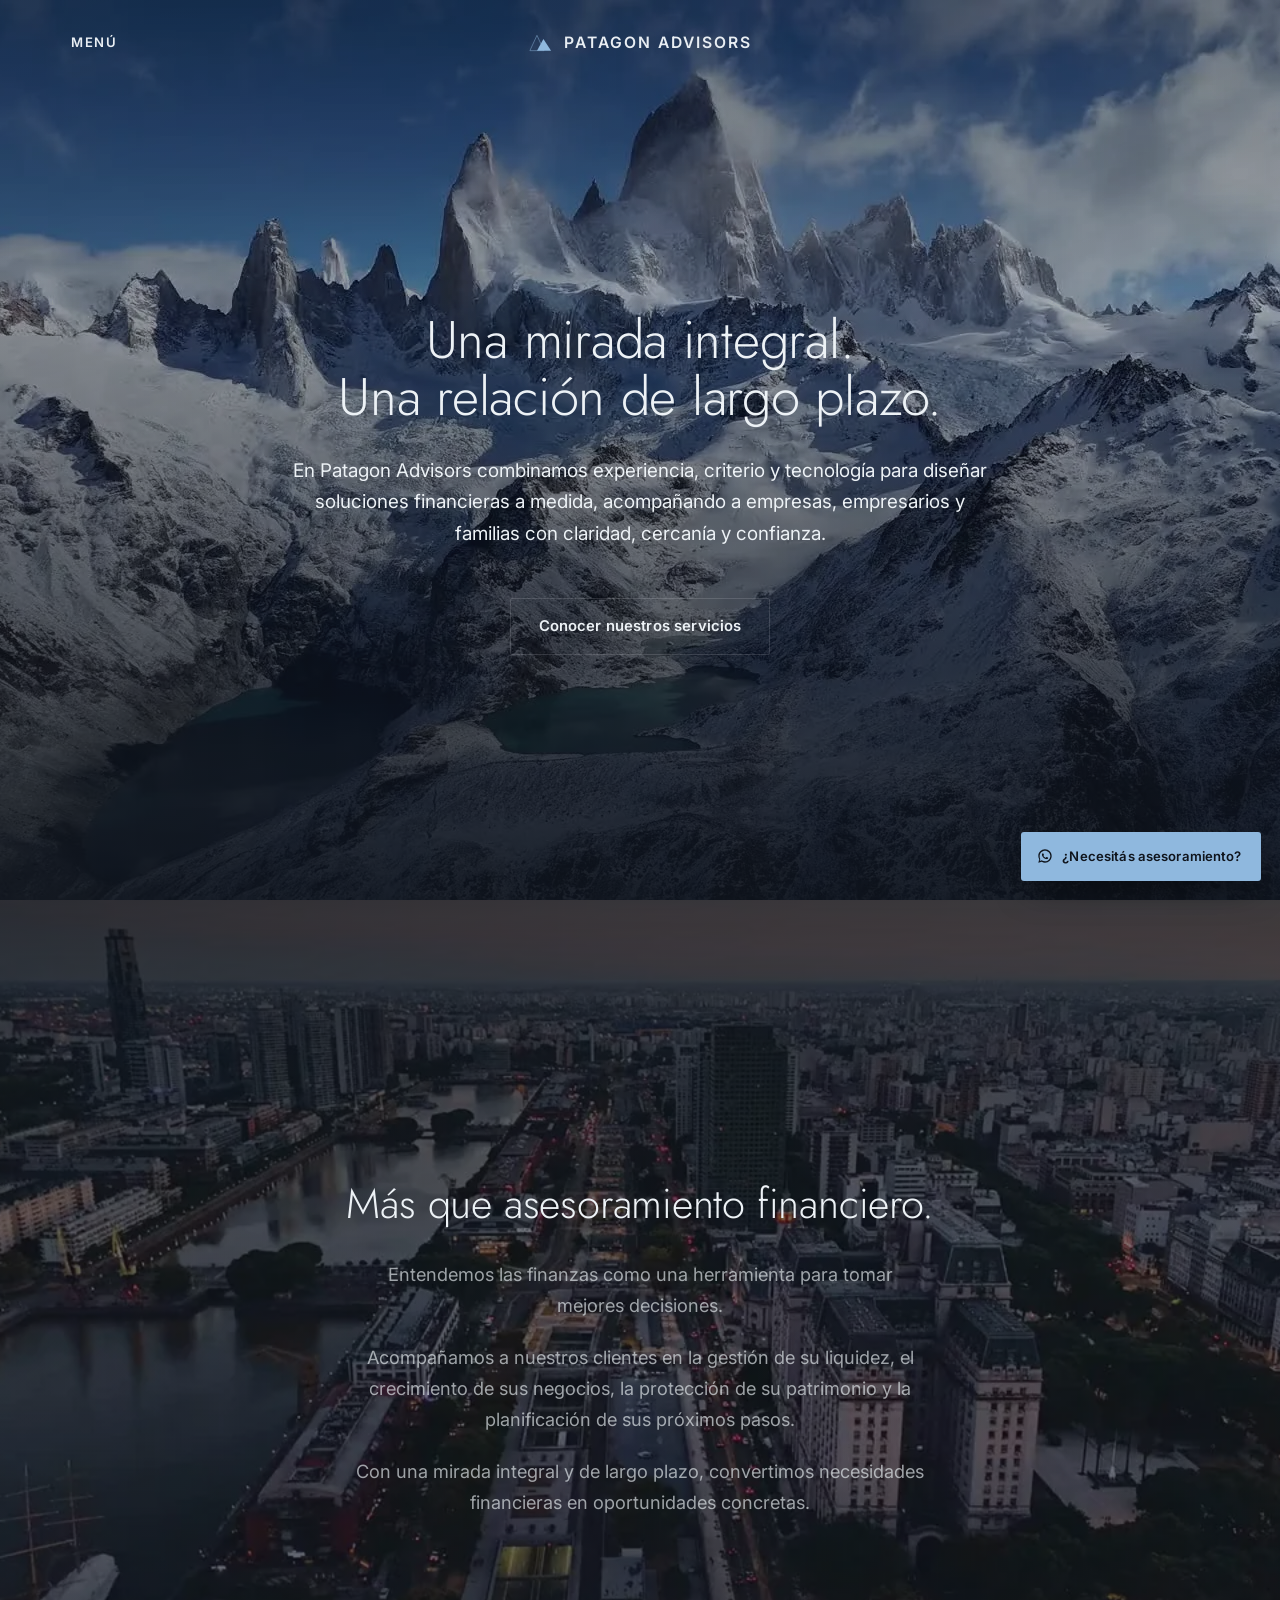
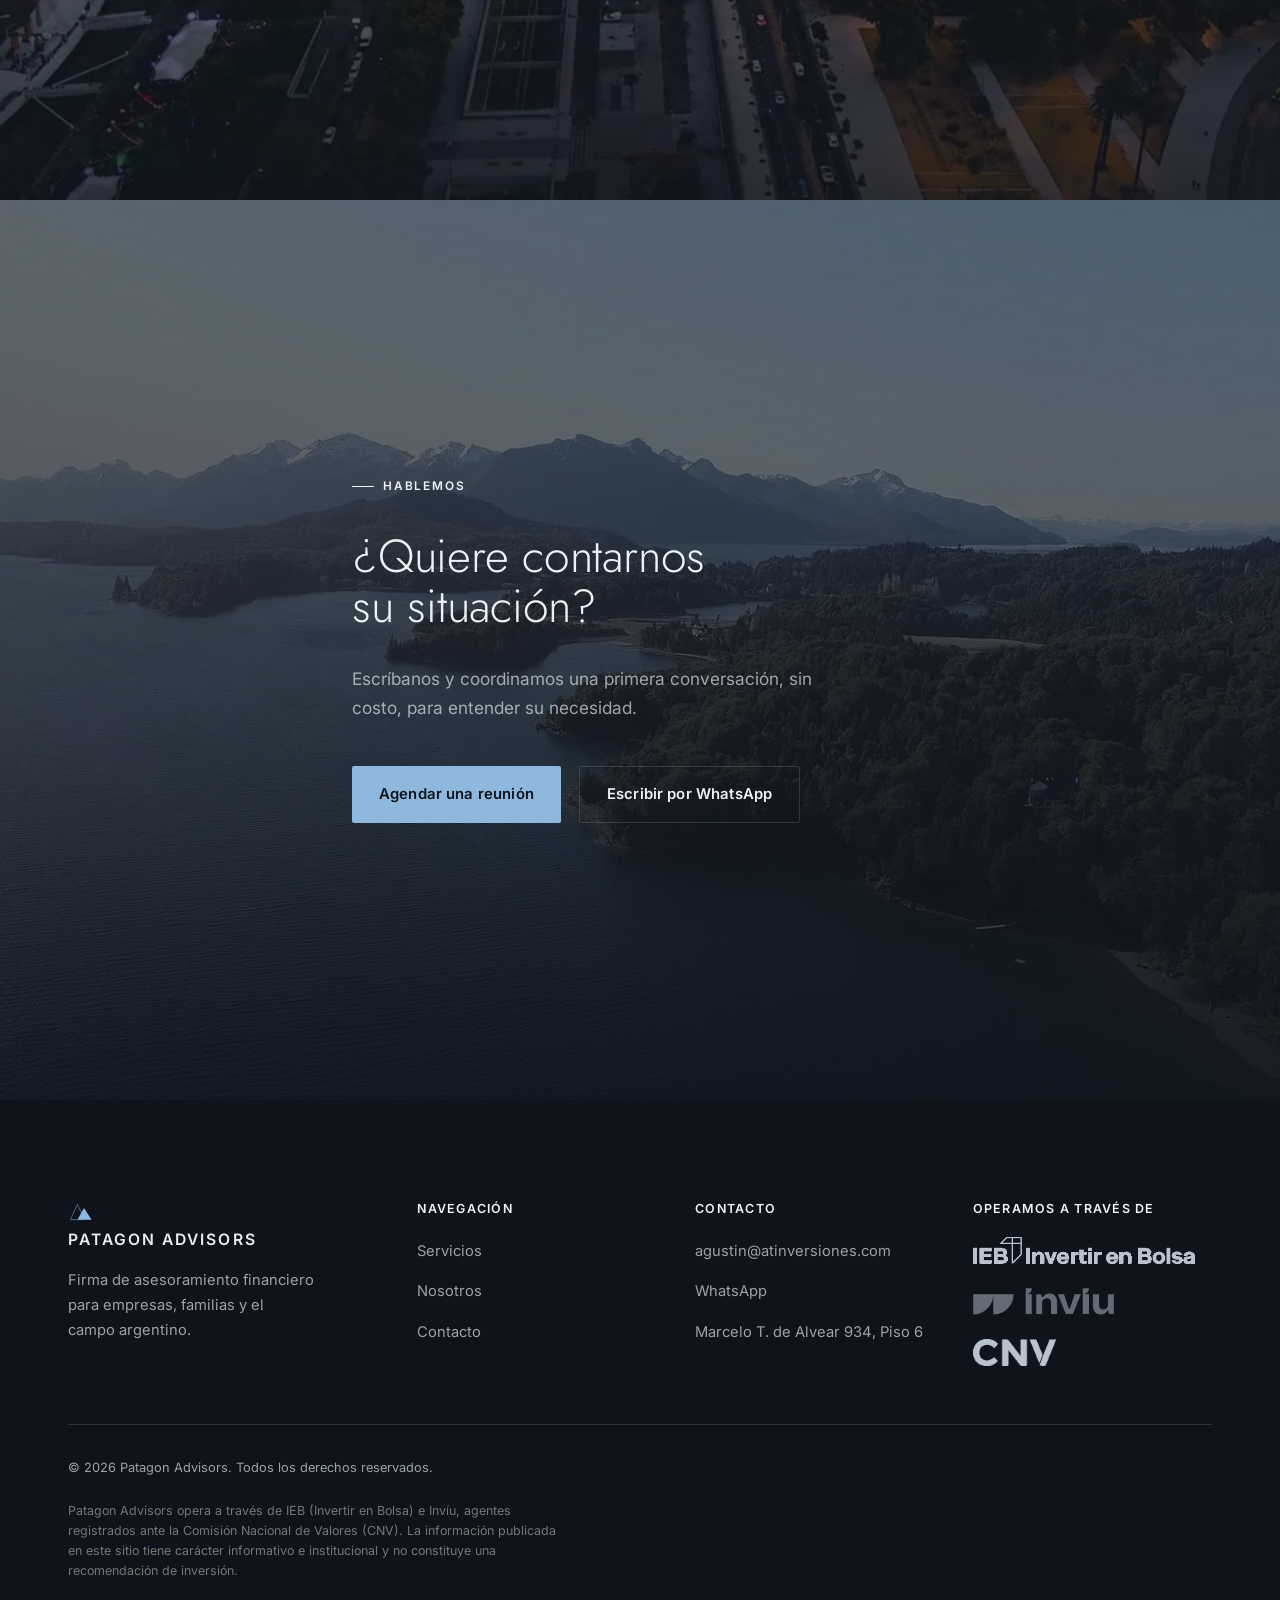
==== commit 587109d9: "Add files via upload" ====
--- a/index.html
+++ b/index.html
@@ -12,7 +12,7 @@
 
   <link rel="preload" as="image" href="assets/img/hero-video-poster.webp" fetchpriority="high">
   <link rel="icon" href="data:image/svg+xml,%3Csvg xmlns='http://www.w3.org/2000/svg' viewBox='0 0 100 100'%3E%3Crect width='100' height='100' fill='%230F141C'/%3E%3Cpolygon points='20,80 42,20 64,80' fill='none' stroke='%238FB8DE' stroke-width='4' opacity='0.5'/%3E%3Cpolygon points='40,80 58,32 82,80' fill='%238FB8DE'/%3E%3C/svg%3E">
-  <link rel="stylesheet" href="styles.css?v=20260828o">
+  <link rel="stylesheet" href="styles.css?v=20260828t">
 </head>
 <body>
   <a class="skip-link" href="#main">Saltar al contenido</a>
@@ -136,6 +136,6 @@
   <script defer src="lib/gsap.min.js"></script>
   <script defer src="lib/ScrollTrigger.min.js"></script>
   <script defer src="lib/manifest.js"></script>
-  <script defer src="main.js?v=20260828o"></script>
+  <script defer src="main.js?v=20260828t"></script>
 </body>
 </html>
--- a/styles.css
+++ b/styles.css
@@ -493,8 +493,12 @@
 .about-teaser-body p { margin-top: 1.4rem; color: var(--ink-mute); max-width: 52ch; }
 .about-teaser-body .btn-text { margin-top: 2.2rem; }
 
+.method-grid { display: grid; gap: 3rem; }
+@media (min-width: 960px) { .method-grid { grid-template-columns: 1.15fr .85fr; gap: 5rem; align-items: start; } }
 .method-block { max-width: 60ch; }
 .method-block p + p { margin-top: 1.4rem; }
+.method-figure .photo { aspect-ratio: 3/4; border-radius: 3px; }
+@media (min-width: 960px) { .method-figure .photo { position: sticky; top: calc(var(--nav-h) + 2rem); } }
 
 /* =============================================================
    12.5 Full-bleed video feature
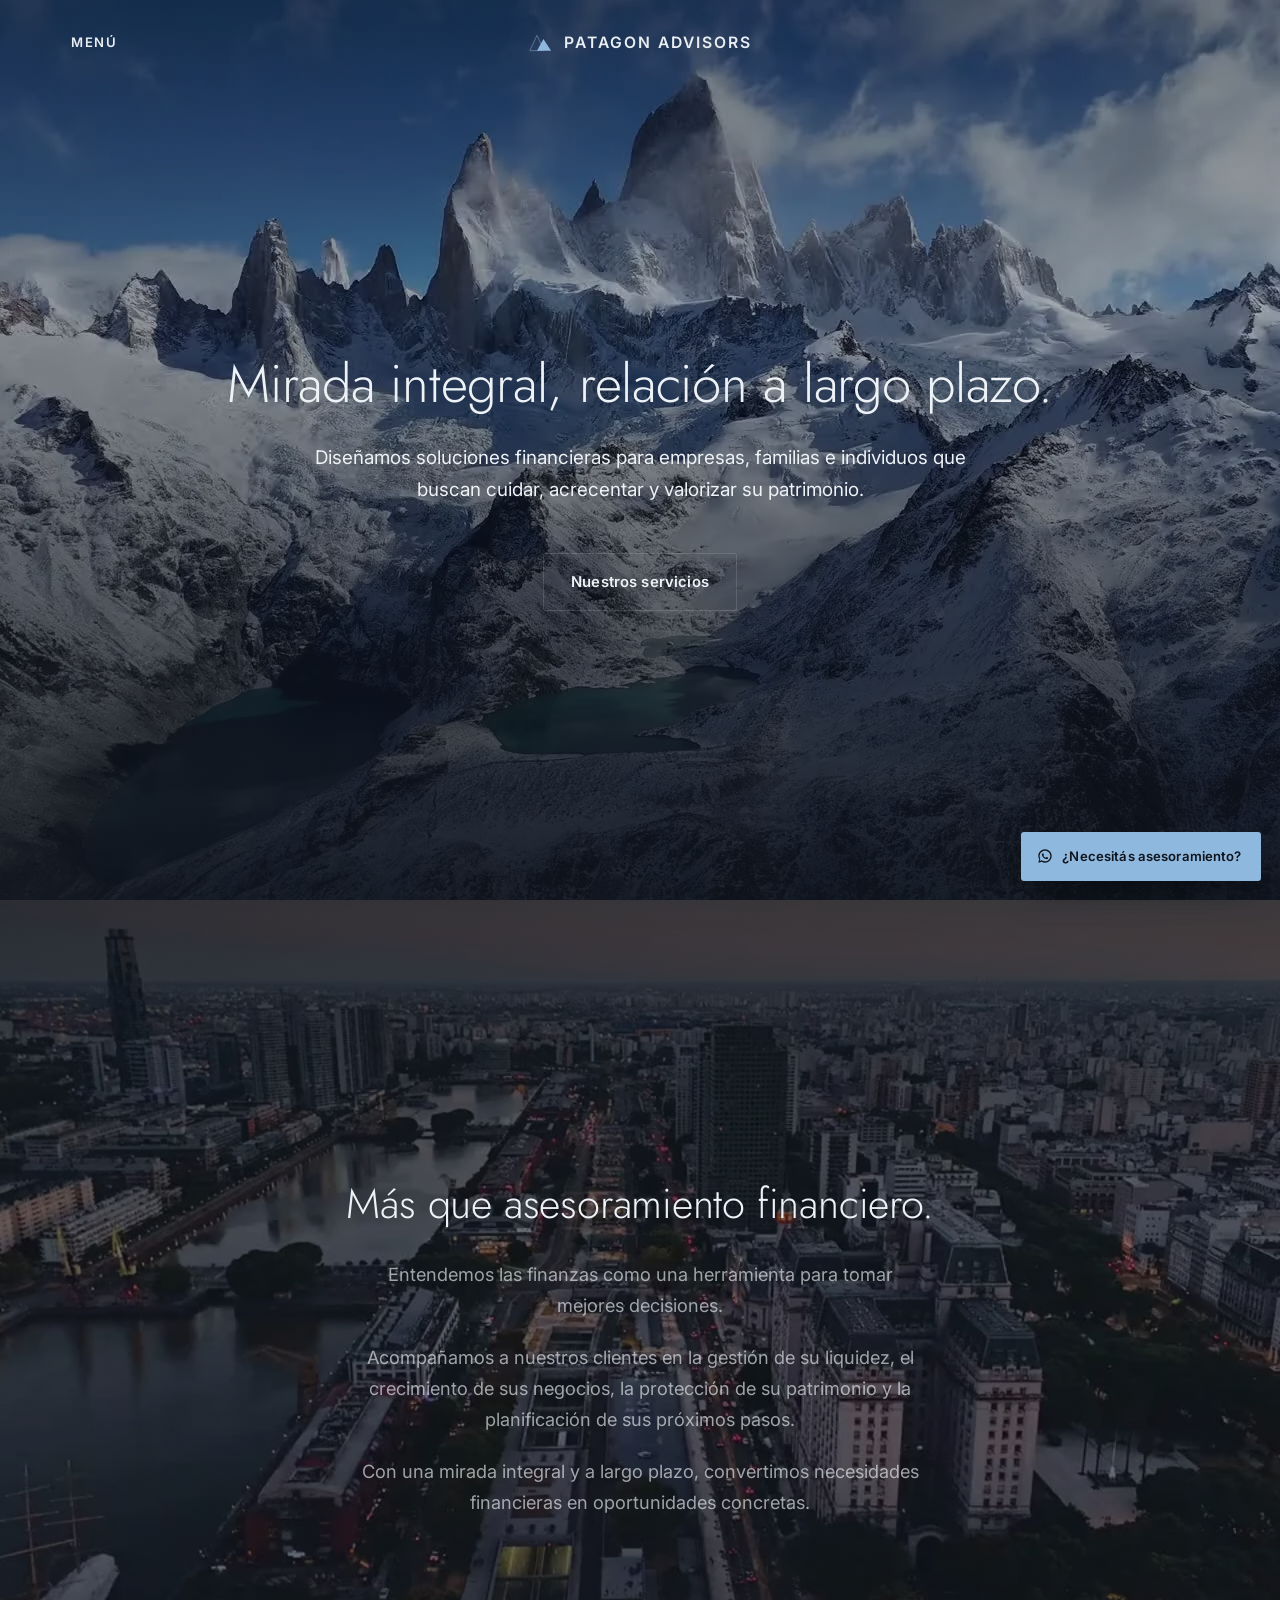
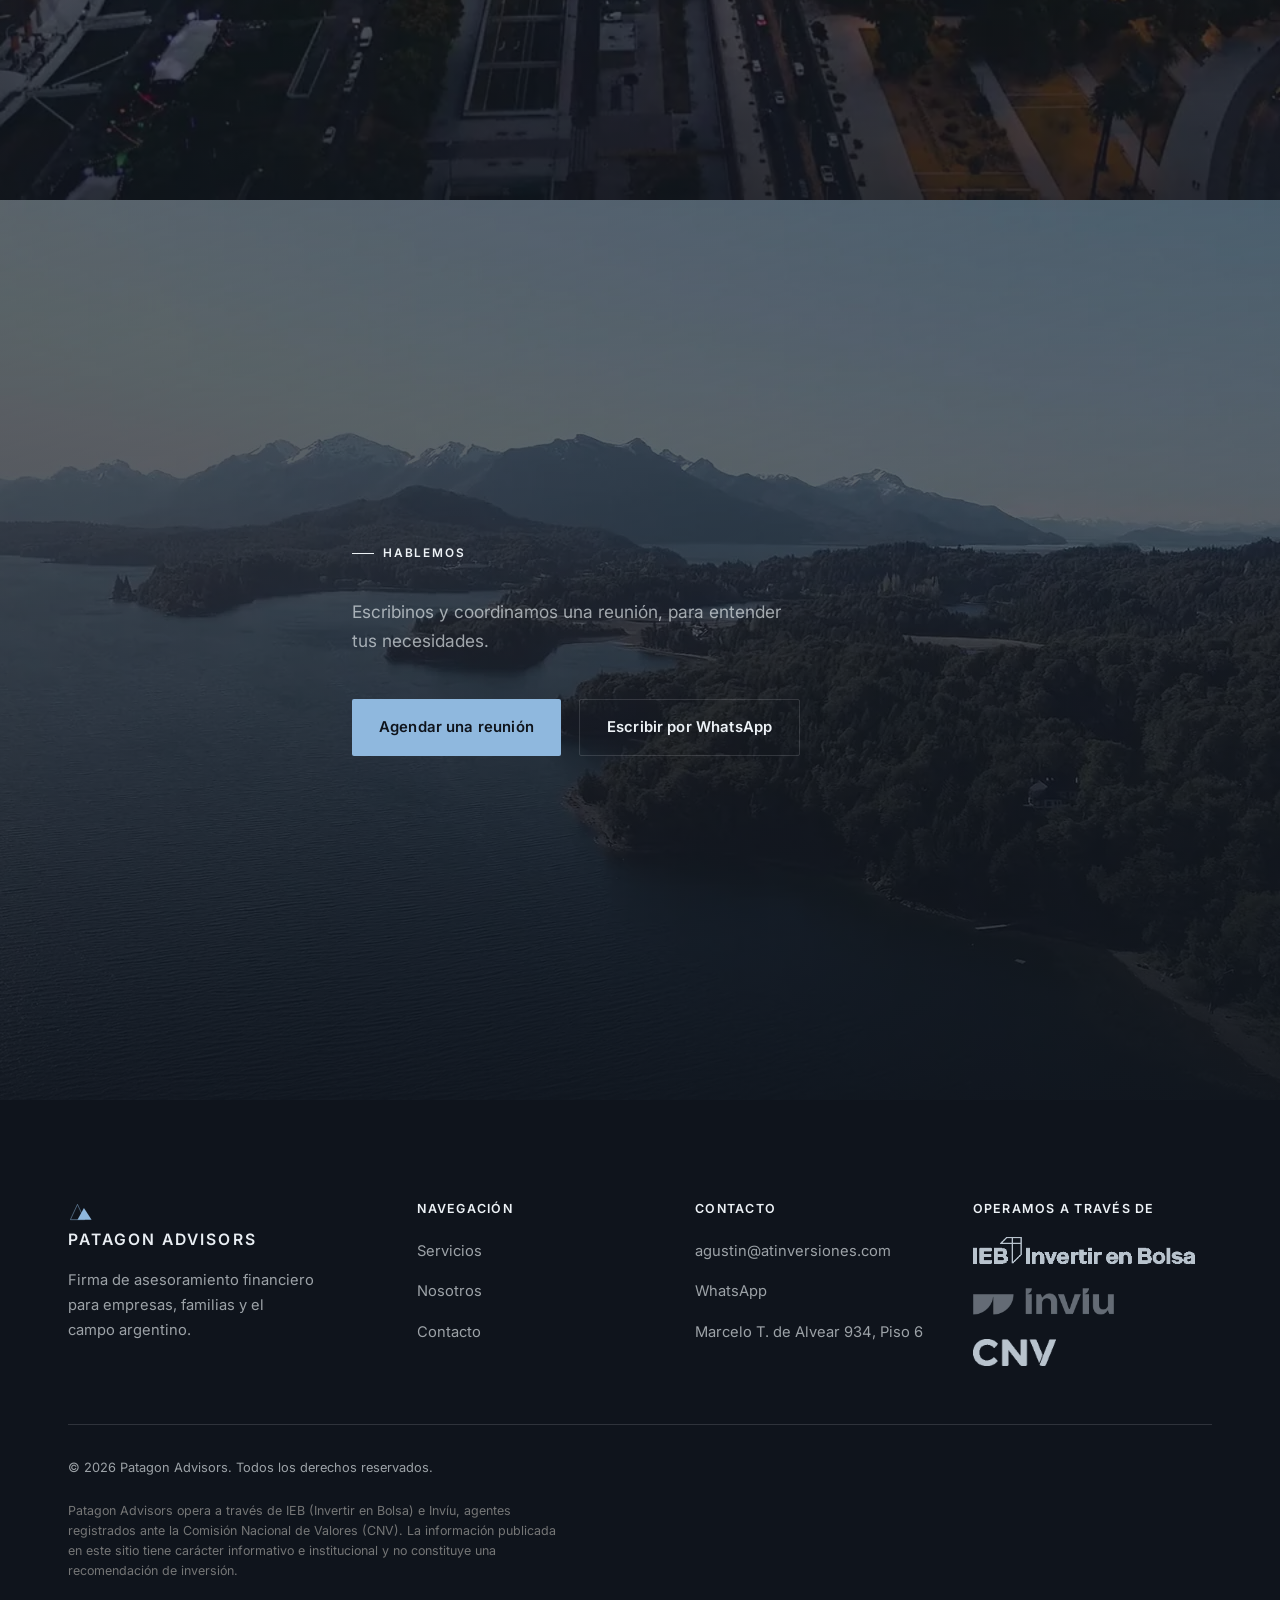
==== commit 80f21fa4: "Add files via upload" ====
--- a/index.html
+++ b/index.html
@@ -12,7 +12,7 @@
 
   <link rel="preload" as="image" href="assets/img/hero-video-poster.webp" fetchpriority="high">
   <link rel="icon" href="data:image/svg+xml,%3Csvg xmlns='http://www.w3.org/2000/svg' viewBox='0 0 100 100'%3E%3Crect width='100' height='100' fill='%230F141C'/%3E%3Cpolygon points='20,80 42,20 64,80' fill='none' stroke='%238FB8DE' stroke-width='4' opacity='0.5'/%3E%3Cpolygon points='40,80 58,32 82,80' fill='%238FB8DE'/%3E%3C/svg%3E">
-  <link rel="stylesheet" href="styles.css?v=20260828t">
+  <link rel="stylesheet" href="styles.css?v=20260901h">
 </head>
 <body>
   <a class="skip-link" href="#main">Saltar al contenido</a>
@@ -23,7 +23,7 @@
         <span class="brand-mark">Patagon Advisors</span>
       </a>
       <div class="nav-cta-group">
-        <button class="nav-toggle" data-nav-toggle aria-label="Abrir menú" aria-expanded="false">Menú</button>
+        <button class="nav-toggle" data-nav-toggle aria-label="Abrir menú" aria-expanded="false"><span class="nav-toggle-text">Menú</span><span class="nav-toggle-icon" aria-hidden="true"></span></button>
         <div class="nav-mobile" data-nav-mobile data-open="false" aria-hidden="true">
           <div class="nav-mobile-links" data-nav-mobile-links></div>
         </div>
@@ -48,10 +48,10 @@
       </div>
       <div class="hero-scrim" aria-hidden="true"></div>
       <div class="container hero-inner hero-inner-center">
-        <h1 class="hero-title">Una mirada integral.<br>Una relación de largo plazo.</h1>
-        <p class="hero-sub">En Patagon Advisors combinamos experiencia, criterio y tecnología para diseñar soluciones financieras a medida, acompañando a empresas, empresarios y familias con claridad, cercanía y confianza.</p>
+        <h1 class="hero-title">Mirada integral, relación a largo plazo.</h1>
+        <p class="hero-sub">Diseñamos soluciones financieras para empresas, familias e individuos que buscan cuidar, acrecentar y valorizar su patrimonio.</p>
         <div class="hero-actions">
-          <a class="btn btn-outline on-dark" href="servicios.html">Conocer nuestros servicios</a>
+          <a class="btn btn-outline on-dark" href="servicios.html">Nuestros servicios</a>
         </div>
       </div>
     </section>
@@ -69,7 +69,7 @@
         <div class="video-feature-body">
           <p>Entendemos las finanzas como una herramienta para tomar mejores decisiones.</p>
           <p>Acompañamos a nuestros clientes en la gestión de su liquidez, el crecimiento de sus negocios, la protección de su patrimonio y la planificación de sus próximos pasos.</p>
-          <p>Con una mirada integral y de largo plazo, convertimos necesidades financieras en oportunidades concretas.</p>
+          <p>Con una mirada integral y a largo plazo, convertimos necesidades financieras en oportunidades concretas.</p>
         </div>
       </div>
     </section>
@@ -84,8 +84,7 @@
       <div class="cta-band-video-scrim" aria-hidden="true"></div>
       <div class="container cta-band-inner" data-reveal>
         <span class="kicker on-dark">Hablemos</span>
-        <h2>¿Quiere contarnos su situación?</h2>
-        <p>Escríbanos y coordinamos una primera conversación, sin costo, para entender su necesidad.</p>
+        <p>Escribinos y coordinamos una reunión, para entender tus necesidades.</p>
         <div class="cta-band-actions">
           <a class="btn btn-on-dark" href="contacto.html#agendar" data-magnetic data-magnetic-strength="0.25">Agendar una reunión</a>
           <a class="btn btn-outline on-dark" data-whatsapp-link href="#" target="_blank" rel="noopener">Escribir por WhatsApp</a>
@@ -136,6 +135,6 @@
   <script defer src="lib/gsap.min.js"></script>
   <script defer src="lib/ScrollTrigger.min.js"></script>
   <script defer src="lib/manifest.js"></script>
-  <script defer src="main.js?v=20260828t"></script>
+  <script defer src="main.js?v=20260901h"></script>
 </body>
 </html>
--- a/styles.css
+++ b/styles.css
@@ -272,6 +272,10 @@
 .brand-mark {
   font-family: var(--sans); font-size: .98rem; font-weight: 600;
   letter-spacing: .13em; text-transform: uppercase; color: var(--ink);
+  white-space: nowrap;
+}
+@media (max-width: 480px) {
+  .brand-mark { font-size: .78rem; letter-spacing: .07em; }
 }
 .brand-sub { font-family: var(--sans); font-size: .58rem; letter-spacing: .22em; text-transform: uppercase; color: var(--ink-mute); margin-top: .35rem; font-weight: 600; }
 .footer-brand .brand { align-items: flex-start; flex-direction: column; gap: 0; }
@@ -287,6 +291,7 @@
   transition: opacity .25s var(--ease-out);
 }
 .nav-toggle:hover { opacity: .7; }
+.nav-toggle-icon { display: none; }
 
 .nav-scrim {
   position: fixed; inset: 0; z-index: 189; background: transparent;
@@ -314,6 +319,21 @@
   transition: color .25s var(--ease-out);
 }
 .nav-mobile-links a:hover, .nav-mobile-links a.is-active { color: var(--accent); }
+
+/* Mobile: brand left, toggle right, hamburger icon instead of text */
+@media (max-width: 719px) {
+  .nav-inner { justify-content: space-between; }
+  .nav-inner > .brand { position: static; left: auto; top: auto; transform: none; }
+  .nav-toggle-text { display: none; }
+  .nav-toggle-icon {
+    display: block; width: 20px; height: 2px; background: var(--ink);
+    box-shadow: 0 -6px 0 var(--ink), 0 6px 0 var(--ink);
+  }
+  .nav-mobile {
+    left: auto; right: 0; align-items: flex-end; transform-origin: top right;
+  }
+  .nav-mobile-links { align-items: flex-end; }
+}
 
 /* =============================================================
    7. Hero
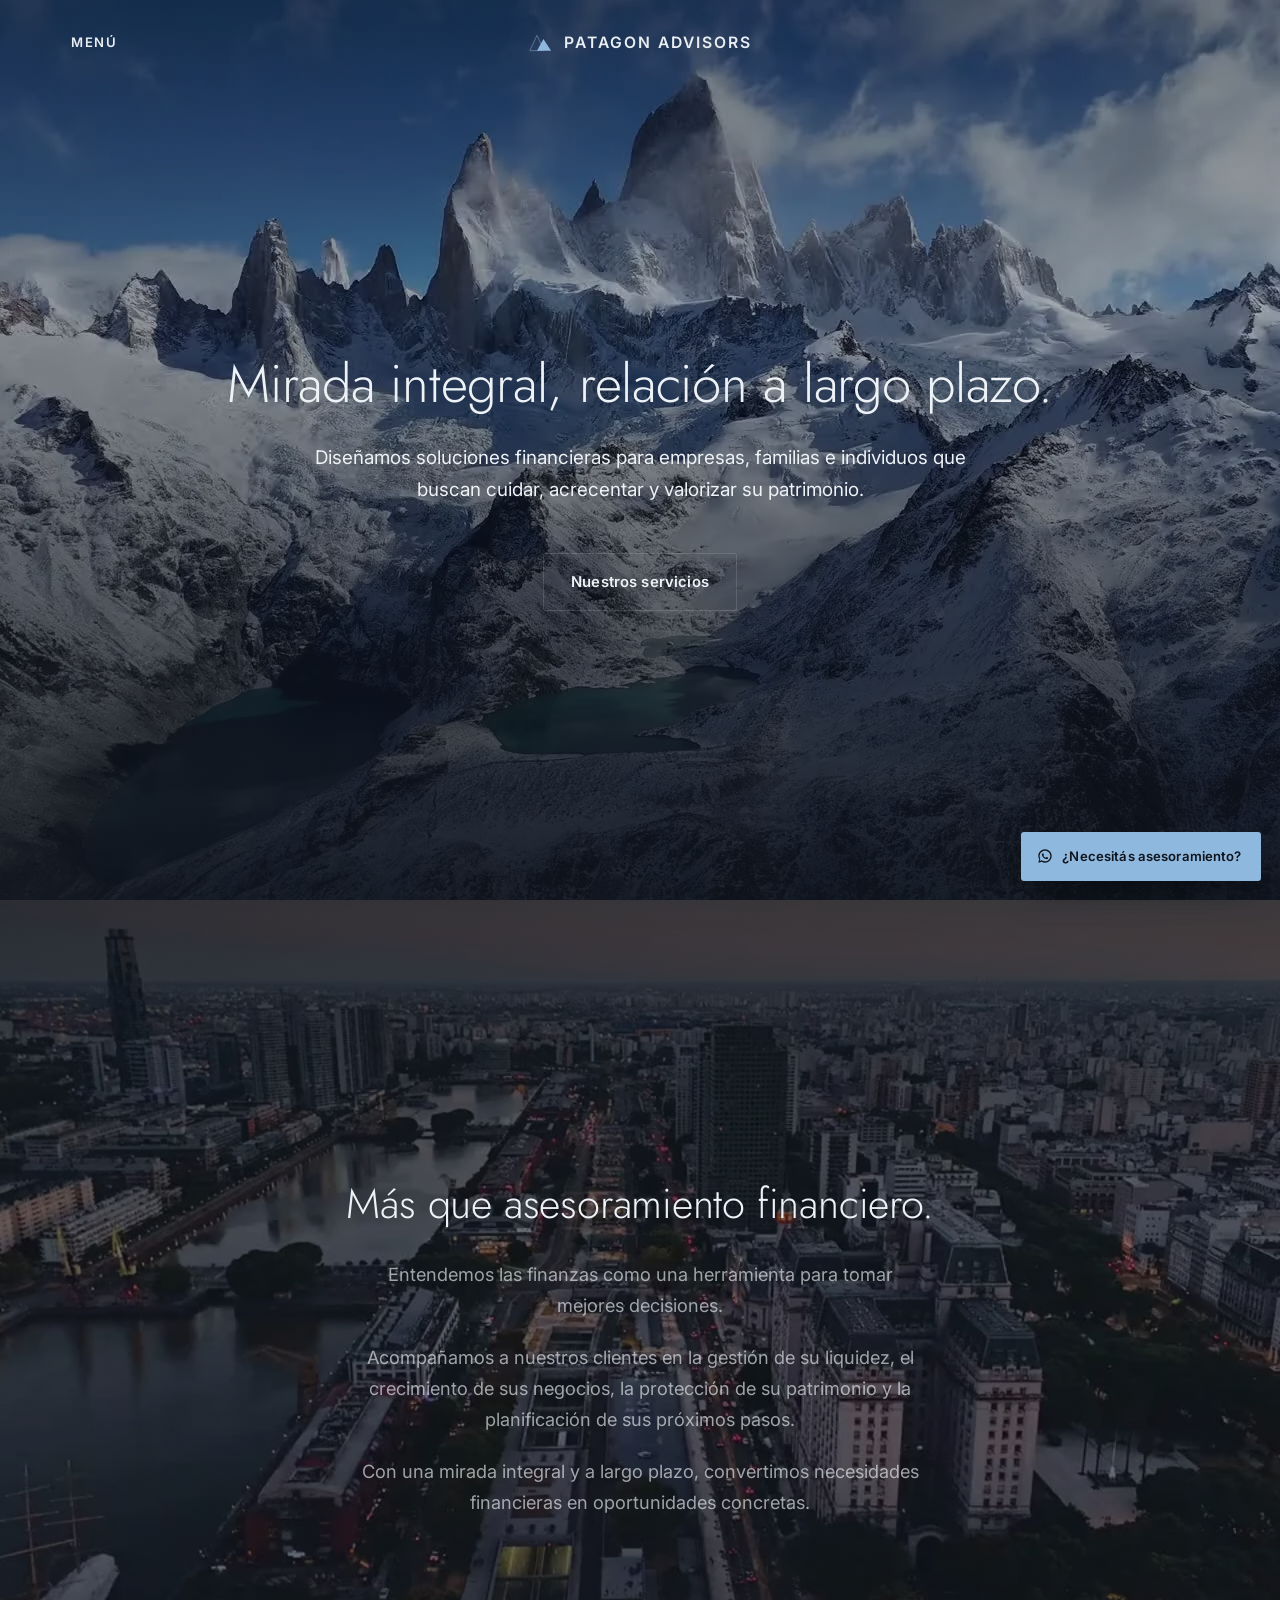
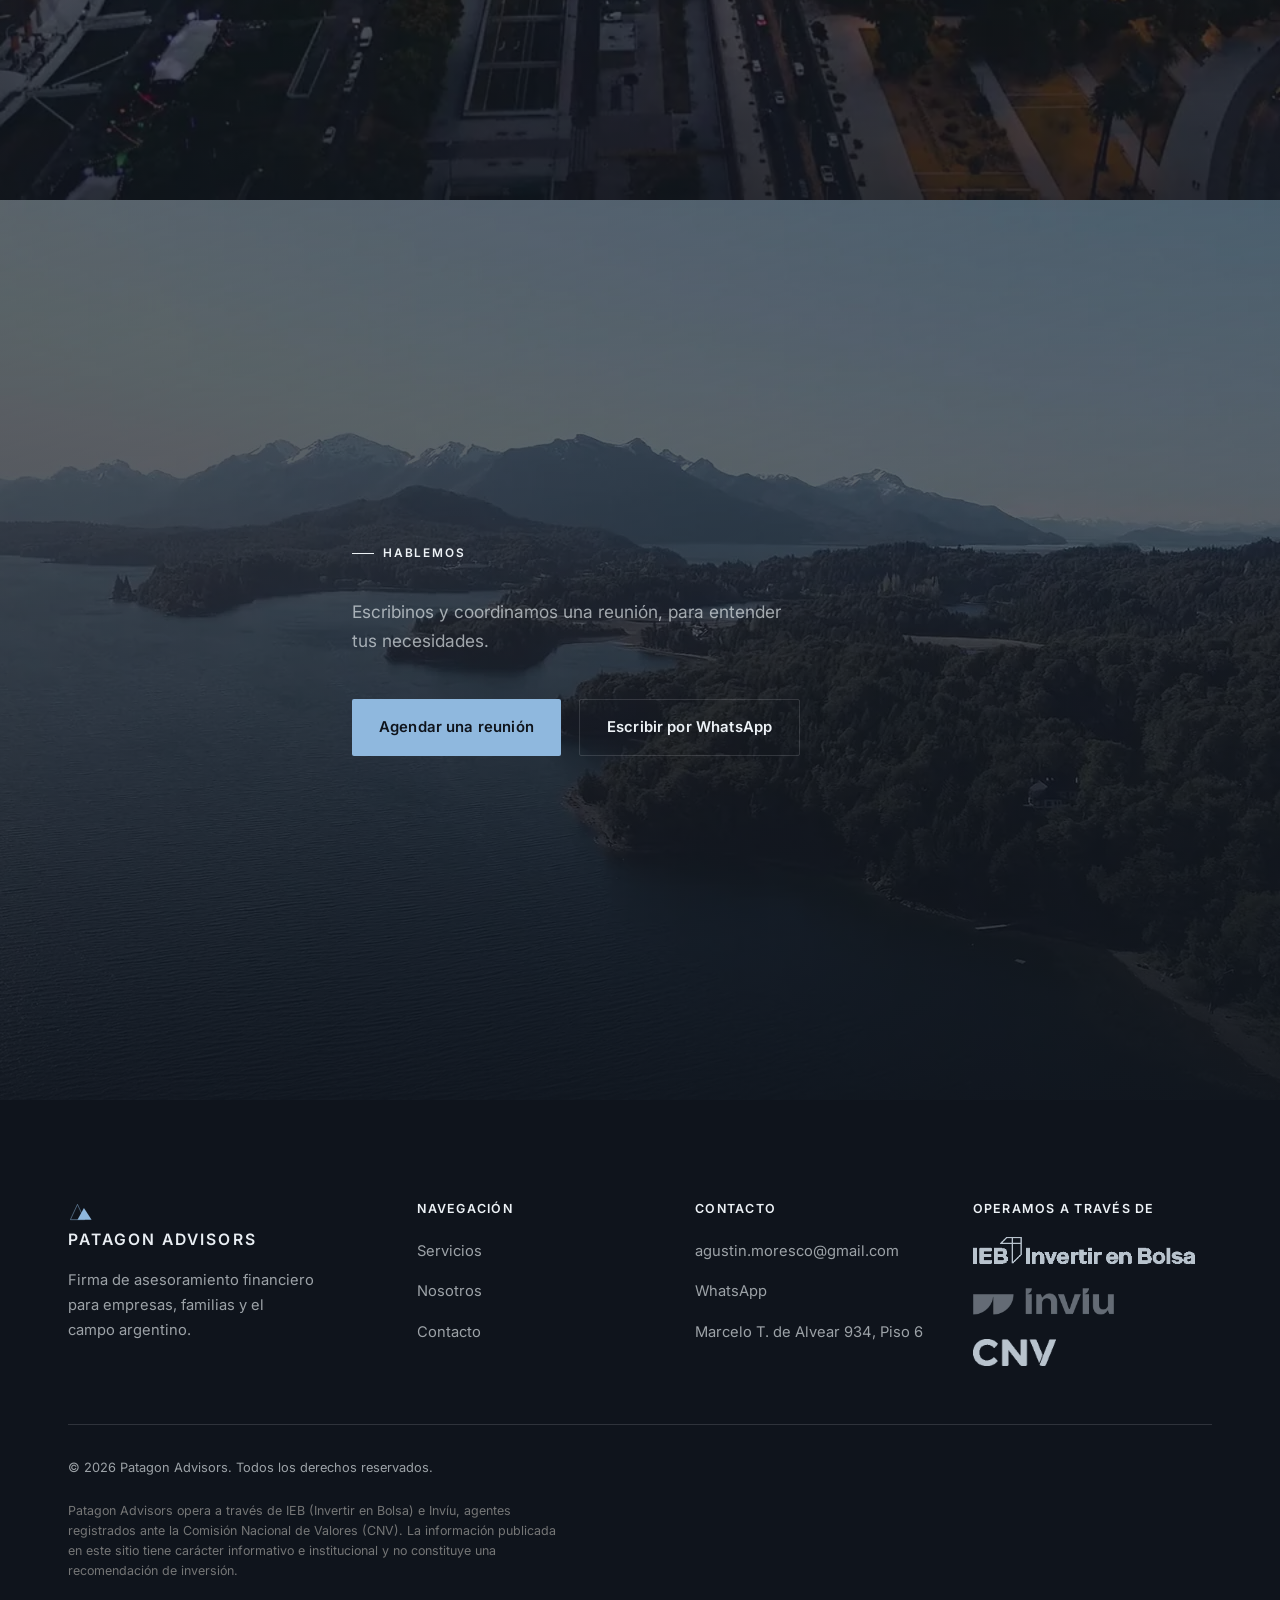
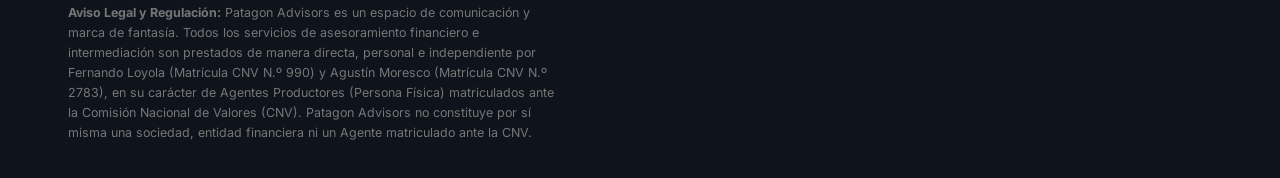
==== commit 7ac8a634: "Add files via upload" ====
--- a/index.html
+++ b/index.html
@@ -12,7 +12,7 @@
 
   <link rel="preload" as="image" href="assets/img/hero-video-poster.webp" fetchpriority="high">
   <link rel="icon" href="data:image/svg+xml,%3Csvg xmlns='http://www.w3.org/2000/svg' viewBox='0 0 100 100'%3E%3Crect width='100' height='100' fill='%230F141C'/%3E%3Cpolygon points='20,80 42,20 64,80' fill='none' stroke='%238FB8DE' stroke-width='4' opacity='0.5'/%3E%3Cpolygon points='40,80 58,32 82,80' fill='%238FB8DE'/%3E%3C/svg%3E">
-  <link rel="stylesheet" href="styles.css?v=20260901h">
+  <link rel="stylesheet" href="styles.css?v=20260901k">
 </head>
 <body>
   <a class="skip-link" href="#main">Saltar al contenido</a>
@@ -129,12 +129,13 @@
         <span>© <span data-year></span> Patagon Advisors. Todos los derechos reservados.</span>
       </div>
       <p class="footer-legal">Patagon Advisors opera a través de IEB (Invertir en Bolsa) e Invíu, agentes registrados ante la Comisión Nacional de Valores (CNV). La información publicada en este sitio tiene carácter informativo e institucional y no constituye una recomendación de inversión.</p>
+      <p class="footer-legal"><strong>Aviso Legal y Regulación:</strong> Patagon Advisors es un espacio de comunicación y marca de fantasía. Todos los servicios de asesoramiento financiero e intermediación son prestados de manera directa, personal e independiente por Fernando Loyola (Matrícula CNV N.º 990) y Agustín Moresco (Matrícula CNV N.º 2783), en su carácter de Agentes Productores (Persona Física) matriculados ante la Comisión Nacional de Valores (CNV). Patagon Advisors no constituye por sí misma una sociedad, entidad financiera ni un Agente matriculado ante la CNV.</p>
     </div>
   </footer>
 
   <script defer src="lib/gsap.min.js"></script>
   <script defer src="lib/ScrollTrigger.min.js"></script>
   <script defer src="lib/manifest.js"></script>
-  <script defer src="main.js?v=20260901h"></script>
+  <script defer src="main.js?v=20260901k"></script>
 </body>
 </html>
--- a/styles.css
+++ b/styles.css
@@ -574,6 +574,18 @@
    ============================================================= */
 .team-grid { display: grid; gap: 1.8rem; }
 @media (min-width: 720px) { .team-grid { grid-template-columns: repeat(3, 1fr); } }
+
+/* Structure behind the partners — reuses .diff-grid / .diff-item */
+.structure-intro { margin-top: clamp(4.5rem, 8vw, 7rem); max-width: 60rem; }
+.structure-intro p { margin-top: 1.3rem; color: var(--ink-mute); max-width: 68ch; }
+.structure-grid { margin-top: clamp(2.5rem, 5vw, 3.5rem); }
+.structure-num { display: block; font-family: var(--serif); font-size: 1.9rem; color: var(--accent); opacity: .6; line-height: 1; margin-bottom: 1rem; }
+.structure-grid .diff-item h3 { margin-top: .15rem; }
+.structure-grid .diff-item {
+  transition: background-color .35s var(--ease-out);
+}
+.structure-grid .diff-item:hover { background: var(--bg-2); }
+
 .team-card { background: var(--dark-bg); color: var(--cream); border-radius: 3px; overflow: hidden; }
 .team-photo { position: relative; aspect-ratio: 4/4.4; background: var(--dark-bg-2); }
 .team-photo img { width: 100%; height: 100%; object-fit: cover; filter: grayscale(1) contrast(1.05); }
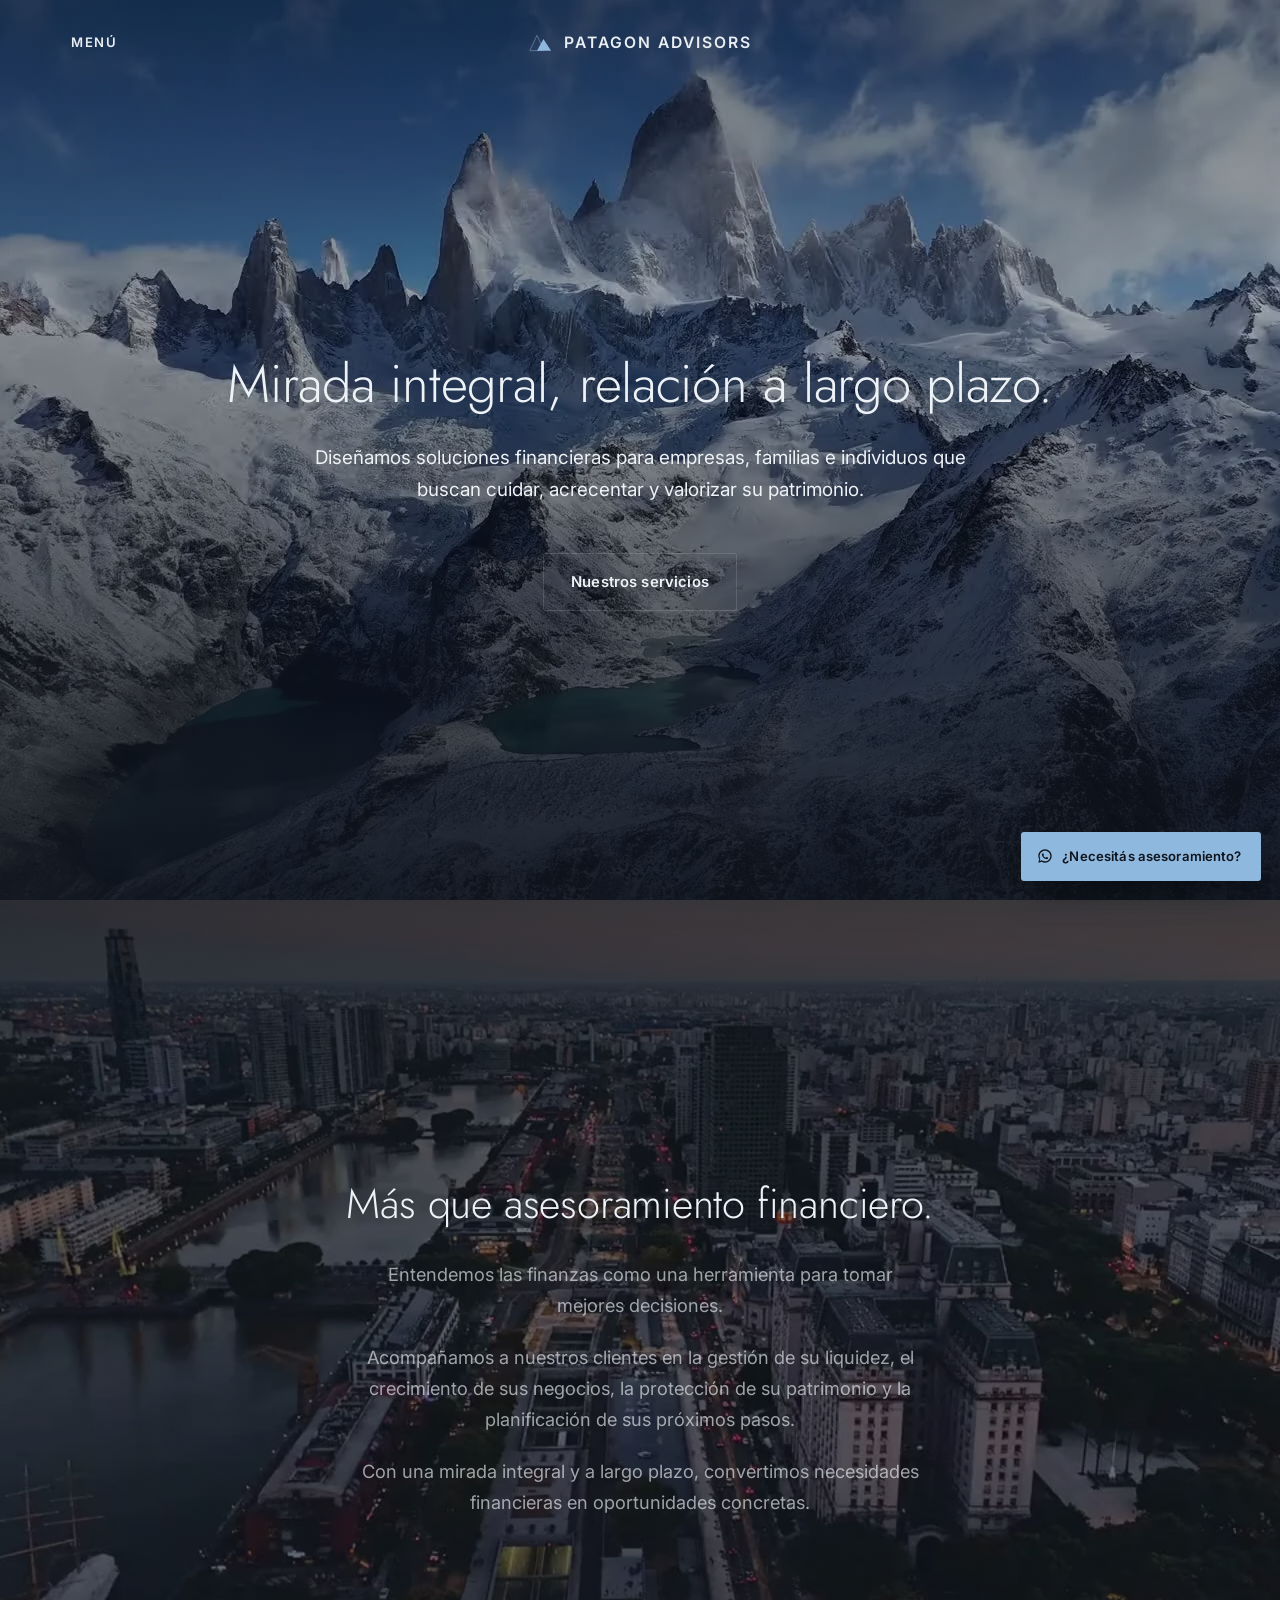
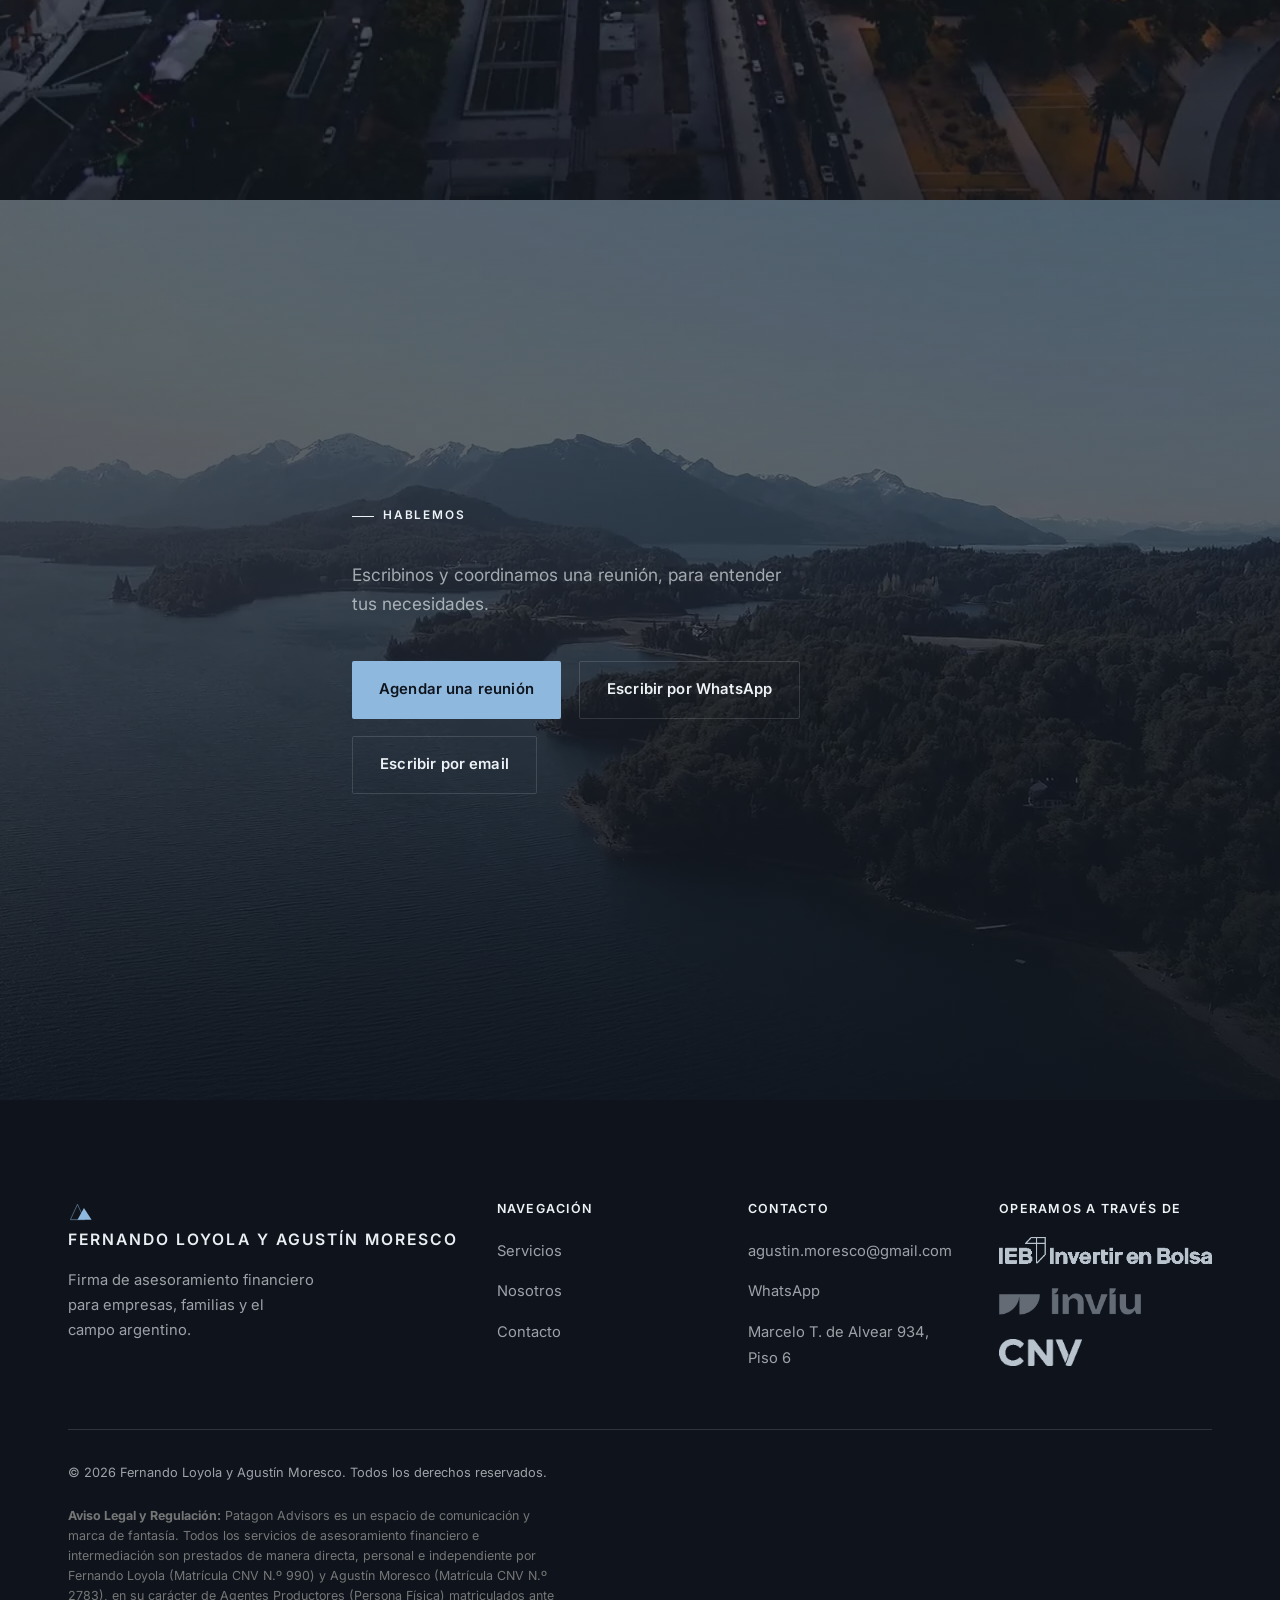
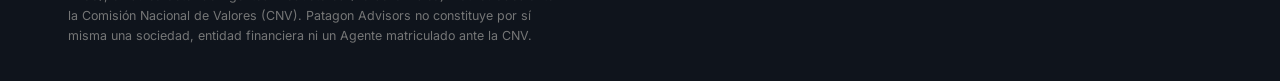
==== commit 004c3304: "Add files via upload" ====
--- a/index.html
+++ b/index.html
@@ -3,8 +3,8 @@
 <head>
   <meta charset="utf-8">
   <meta name="viewport" content="width=device-width, initial-scale=1">
-  <title>Patagon Advisors — Asesoramiento financiero</title>
-  <meta name="description" content="Patagon Advisors es una firma de asesoramiento y servicios financieros para empresas, PyMEs, familias y el sector agropecuario. Más de 15 años de trayectoria.">
+  <title>Fernando Loyola y Agustín Moresco — Asesoramiento financiero</title>
+  <meta name="description" content="Fernando Loyola y Agustín Moresco, Agentes Productores (Persona Física) matriculados ante la CNV, brindan asesoramiento y servicios financieros para empresas, PyMEs, familias y el sector agropecuario. Más de 15 años de trayectoria.">
 
   <link rel="preconnect" href="https://fonts.googleapis.com">
   <link rel="preconnect" href="https://fonts.gstatic.com" crossorigin>
@@ -88,6 +88,7 @@
         <div class="cta-band-actions">
           <a class="btn btn-on-dark" href="contacto.html#agendar" data-magnetic data-magnetic-strength="0.25">Agendar una reunión</a>
           <a class="btn btn-outline on-dark" data-whatsapp-link href="#" target="_blank" rel="noopener">Escribir por WhatsApp</a>
+          <a class="btn btn-outline on-dark" data-email-link href="#">Escribir por email</a>
         </div>
       </div>
     </section>
@@ -100,7 +101,7 @@
         <div class="footer-brand">
           <a class="brand" href="index.html">
             <svg class="brand-icon" width="26" height="20" viewBox="0 0 44 34" aria-hidden="true"><polygon points="4,30 16,4 28,30" fill="none" stroke="var(--accent)" stroke-width="1.6" opacity="0.5"/><polygon points="16,30 27,10 40,30" fill="var(--accent)"/></svg>
-            <span class="brand-mark">Patagon Advisors</span>
+            <span class="brand-mark">Fernando Loyola y Agustín Moresco</span>
           </a>
           <p class="footer-tagline">Firma de asesoramiento financiero para empresas, familias y el campo argentino.</p>
         </div>
@@ -126,9 +127,8 @@
         </div>
       </div>
       <div class="footer-bottom">
-        <span>© <span data-year></span> Patagon Advisors. Todos los derechos reservados.</span>
+        <span>© <span data-year></span> Fernando Loyola y Agustín Moresco. Todos los derechos reservados.</span>
       </div>
-      <p class="footer-legal">Patagon Advisors opera a través de IEB (Invertir en Bolsa) e Invíu, agentes registrados ante la Comisión Nacional de Valores (CNV). La información publicada en este sitio tiene carácter informativo e institucional y no constituye una recomendación de inversión.</p>
       <p class="footer-legal"><strong>Aviso Legal y Regulación:</strong> Patagon Advisors es un espacio de comunicación y marca de fantasía. Todos los servicios de asesoramiento financiero e intermediación son prestados de manera directa, personal e independiente por Fernando Loyola (Matrícula CNV N.º 990) y Agustín Moresco (Matrícula CNV N.º 2783), en su carácter de Agentes Productores (Persona Física) matriculados ante la Comisión Nacional de Valores (CNV). Patagon Advisors no constituye por sí misma una sociedad, entidad financiera ni un Agente matriculado ante la CNV.</p>
     </div>
   </footer>
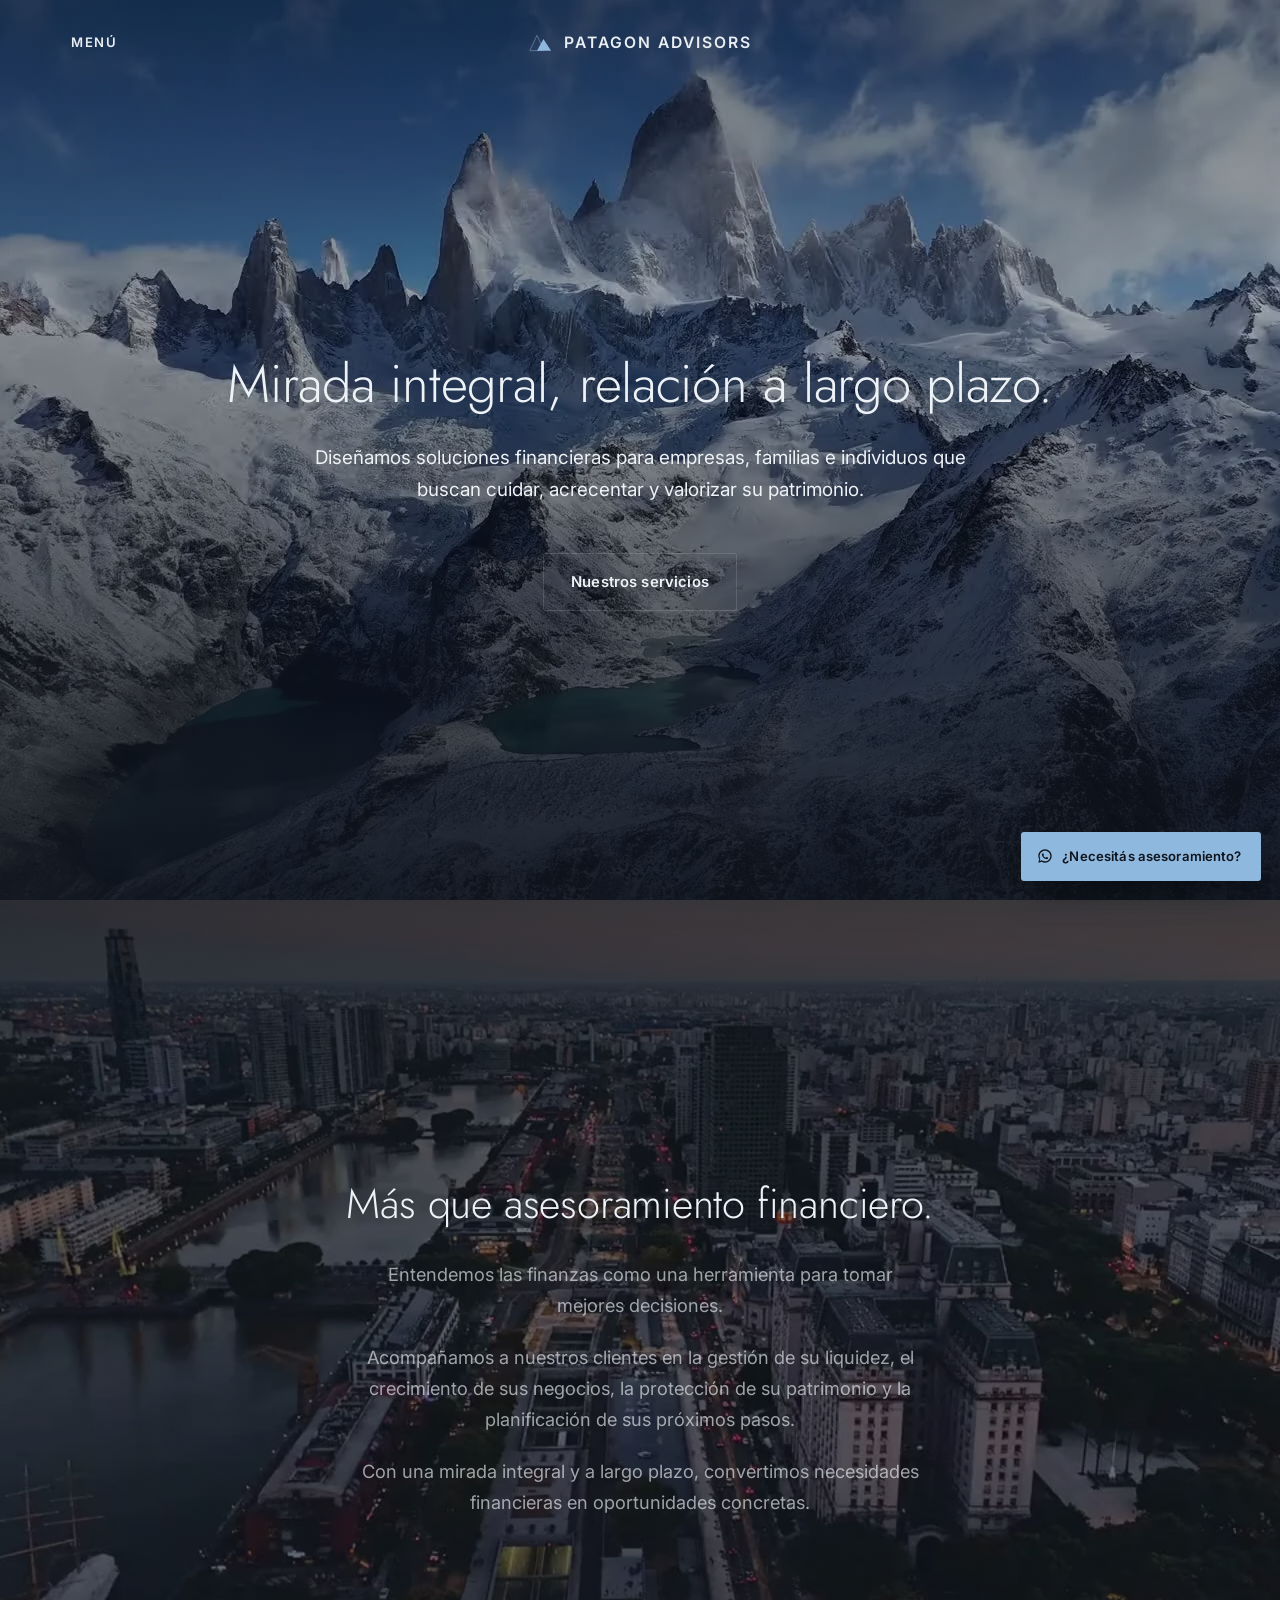
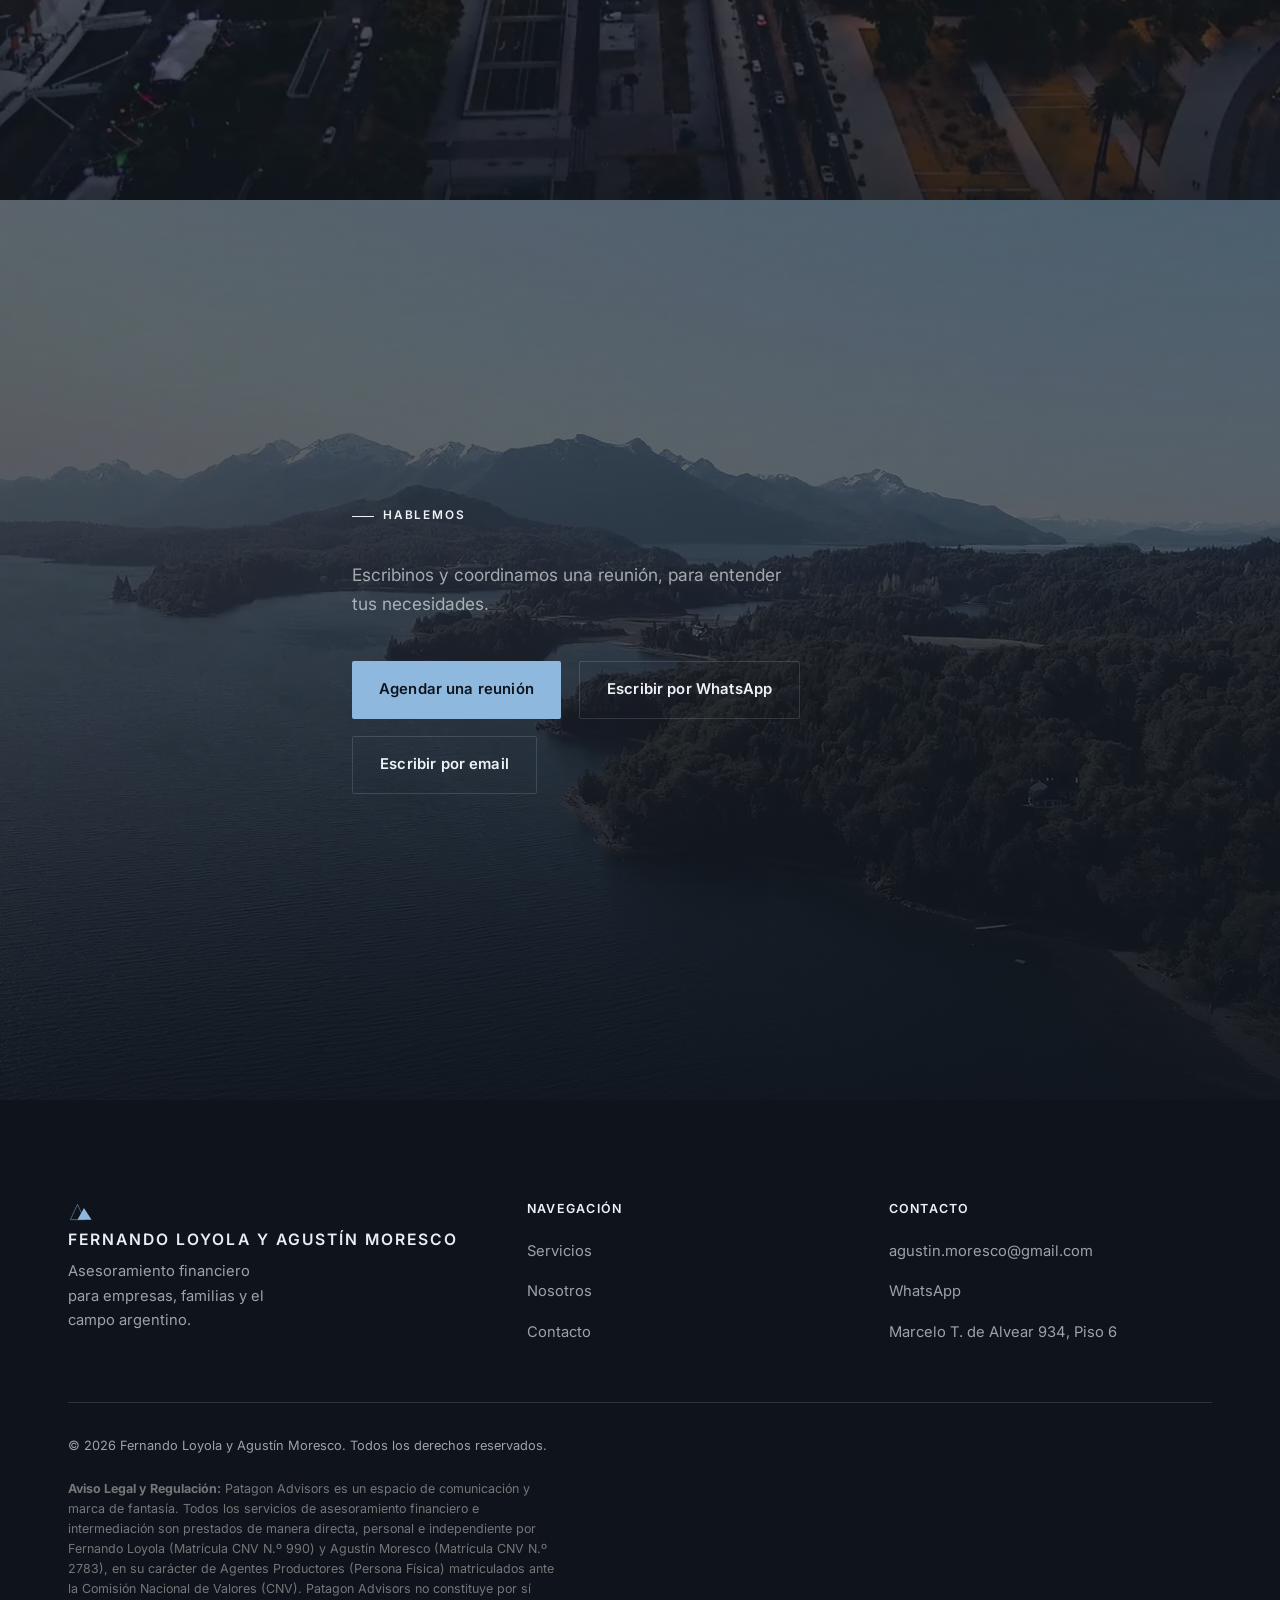
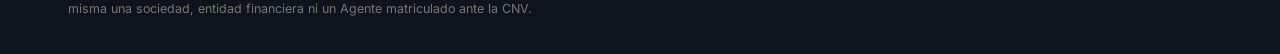
==== commit 15aaceaa: "Add files via upload" ====
--- a/index.html
+++ b/index.html
@@ -103,7 +103,7 @@
             <svg class="brand-icon" width="26" height="20" viewBox="0 0 44 34" aria-hidden="true"><polygon points="4,30 16,4 28,30" fill="none" stroke="var(--accent)" stroke-width="1.6" opacity="0.5"/><polygon points="16,30 27,10 40,30" fill="var(--accent)"/></svg>
             <span class="brand-mark">Fernando Loyola y Agustín Moresco</span>
           </a>
-          <p class="footer-tagline">Firma de asesoramiento financiero para empresas, familias y el campo argentino.</p>
+          <p class="footer-tagline">Asesoramiento financiero para empresas, familias y el campo argentino.</p>
         </div>
         <div class="footer-col">
           <h4>Navegación</h4>
@@ -116,14 +116,6 @@
             <li><a data-whatsapp-link href="#" target="_blank" rel="noopener">WhatsApp</a></li>
             <li><a data-address-1 data-maps-link href="#" target="_blank" rel="noopener"></a></li>
           </ul>
-        </div>
-        <div class="footer-col">
-          <h4>Operamos a través de</h4>
-          <div class="footer-partners partner-marks">
-            <span class="partner-mark"><img src="assets/img/partners/ieb.webp" alt="IEB" loading="lazy"></span>
-            <span class="partner-mark"><img src="assets/img/partners/inviu.webp" alt="Invíu" loading="lazy"></span>
-            <span class="partner-mark"><img src="assets/img/partners/cnv.webp" alt="CNV" loading="lazy"></span>
-          </div>
         </div>
       </div>
       <div class="footer-bottom">
--- a/styles.css
+++ b/styles.css
@@ -618,10 +618,10 @@
    ============================================================= */
 .footer { background: var(--dark-bg); color: var(--cream-mute); padding-block: clamp(4.5rem, 8vw, 7rem) 2.2rem; }
 .footer-top { display: grid; gap: 3.2rem; padding-bottom: 3.6rem; border-bottom: 1px solid var(--dark-line); }
-@media (min-width: 860px) { .footer-top { grid-template-columns: 1.3fr 1fr 1fr 1fr; gap: 2.4rem; } }
+@media (min-width: 860px) { .footer-top { grid-template-columns: 1.3fr 1fr 1fr; gap: 2.4rem; } }
 .footer-brand .brand { color: var(--cream); }
 .footer-brand .brand-sub { color: var(--cream-mute); }
-.footer-tagline { margin-top: 1.3rem; max-width: 30ch; font-size: .92rem; }
+.footer-tagline { margin-top: .7rem; max-width: 30ch; font-size: .92rem; }
 .footer-col h4 { color: var(--cream); font-size: .78rem; letter-spacing: .1em; text-transform: uppercase; font-weight: 600; }
 .footer-col ul { margin-top: 1.3rem; display: flex; flex-direction: column; gap: .85rem; }
 .footer-col a { font-size: .92rem; transition: color .3s var(--ease-out); }
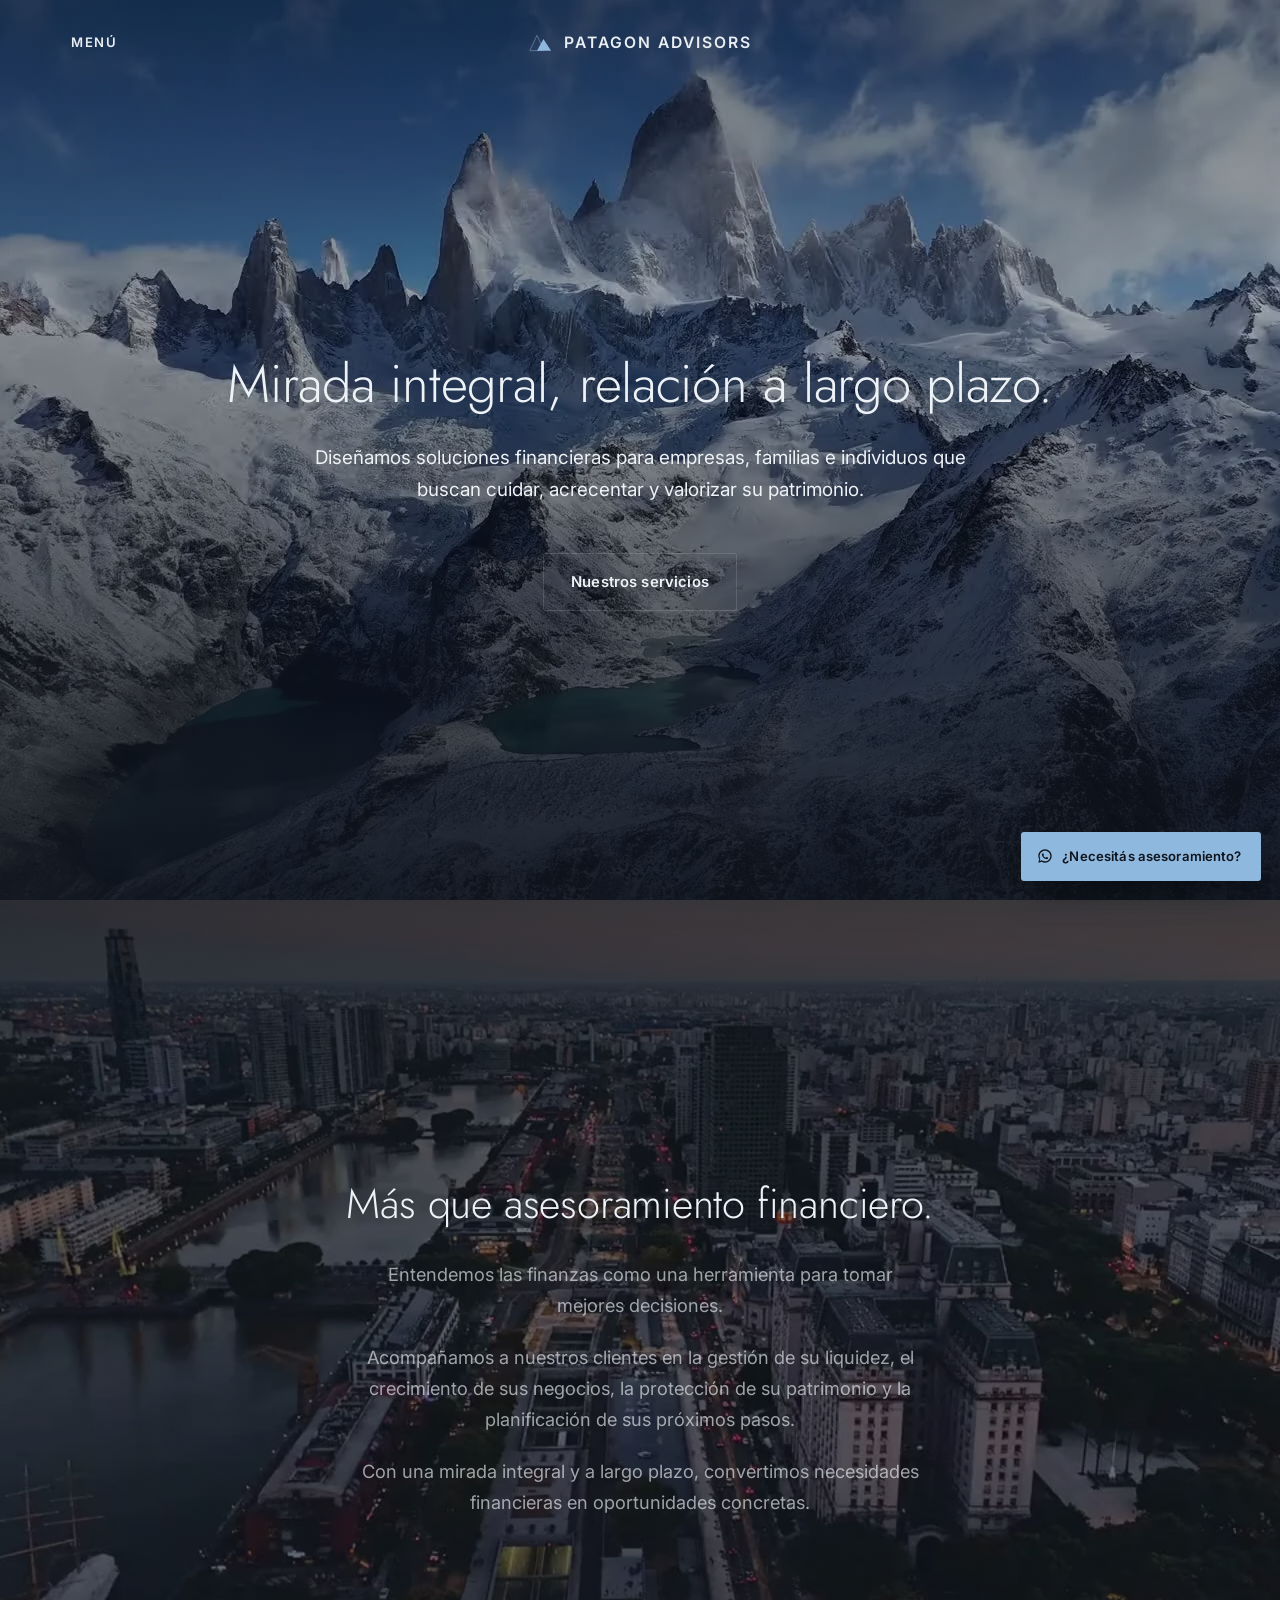
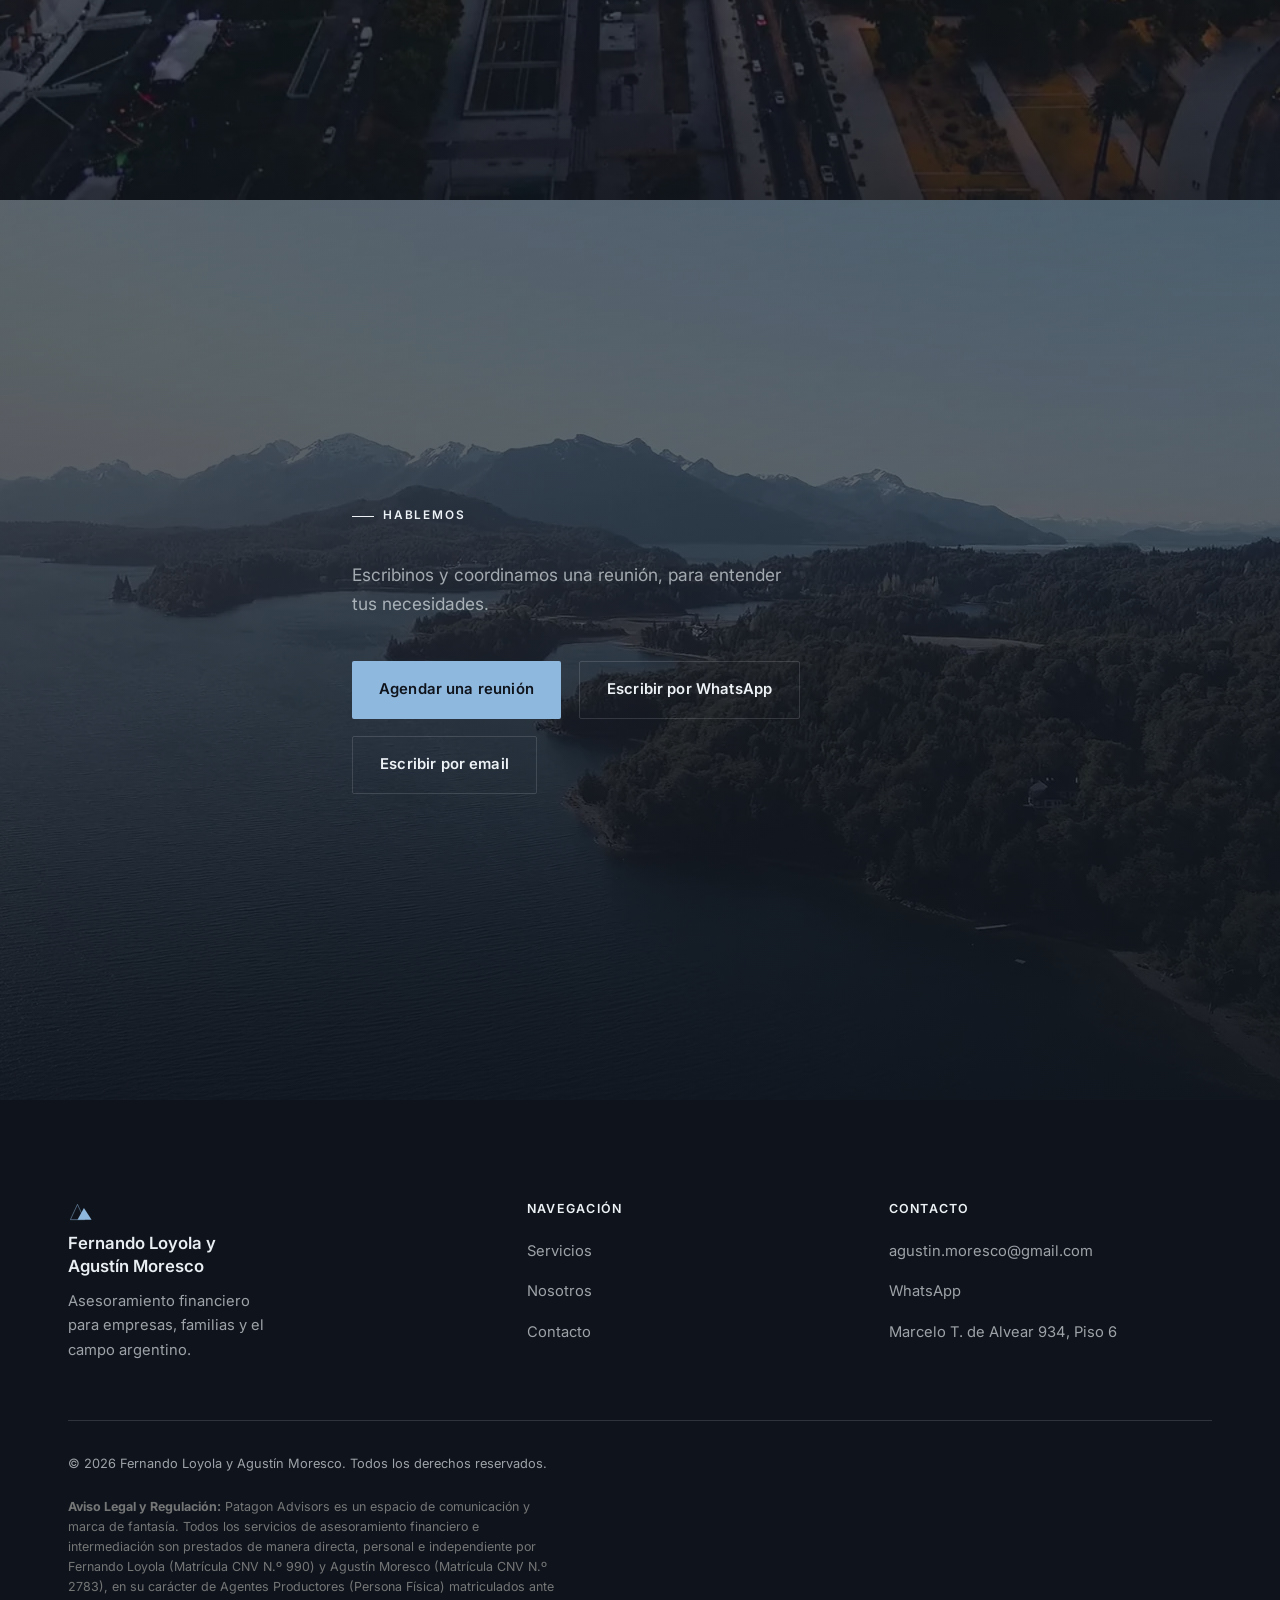
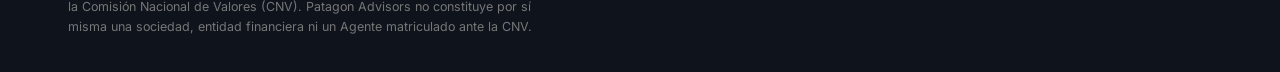
==== commit c9cb5b16: "Add files via upload" ====
--- a/index.html
+++ b/index.html
@@ -101,7 +101,7 @@
         <div class="footer-brand">
           <a class="brand" href="index.html">
             <svg class="brand-icon" width="26" height="20" viewBox="0 0 44 34" aria-hidden="true"><polygon points="4,30 16,4 28,30" fill="none" stroke="var(--accent)" stroke-width="1.6" opacity="0.5"/><polygon points="16,30 27,10 40,30" fill="var(--accent)"/></svg>
-            <span class="brand-mark">Fernando Loyola y Agustín Moresco</span>
+            <span class="brand-mark">Fernando Loyola y<br>Agustín Moresco</span>
           </a>
           <p class="footer-tagline">Asesoramiento financiero para empresas, familias y el campo argentino.</p>
         </div>
--- a/styles.css
+++ b/styles.css
@@ -280,6 +280,10 @@
 .brand-sub { font-family: var(--sans); font-size: .58rem; letter-spacing: .22em; text-transform: uppercase; color: var(--ink-mute); margin-top: .35rem; font-weight: 600; }
 .footer-brand .brand { align-items: flex-start; flex-direction: column; gap: 0; }
 .footer-brand .brand-icon { margin-bottom: .6rem; }
+.footer-brand .brand-mark {
+  text-transform: none; letter-spacing: 0; font-weight: 600;
+  font-size: 1.05rem; line-height: 1.35; white-space: normal;
+}
 
 .nav-cta-group { position: relative; display: flex; align-items: center; gap: 1.1rem; }
 
